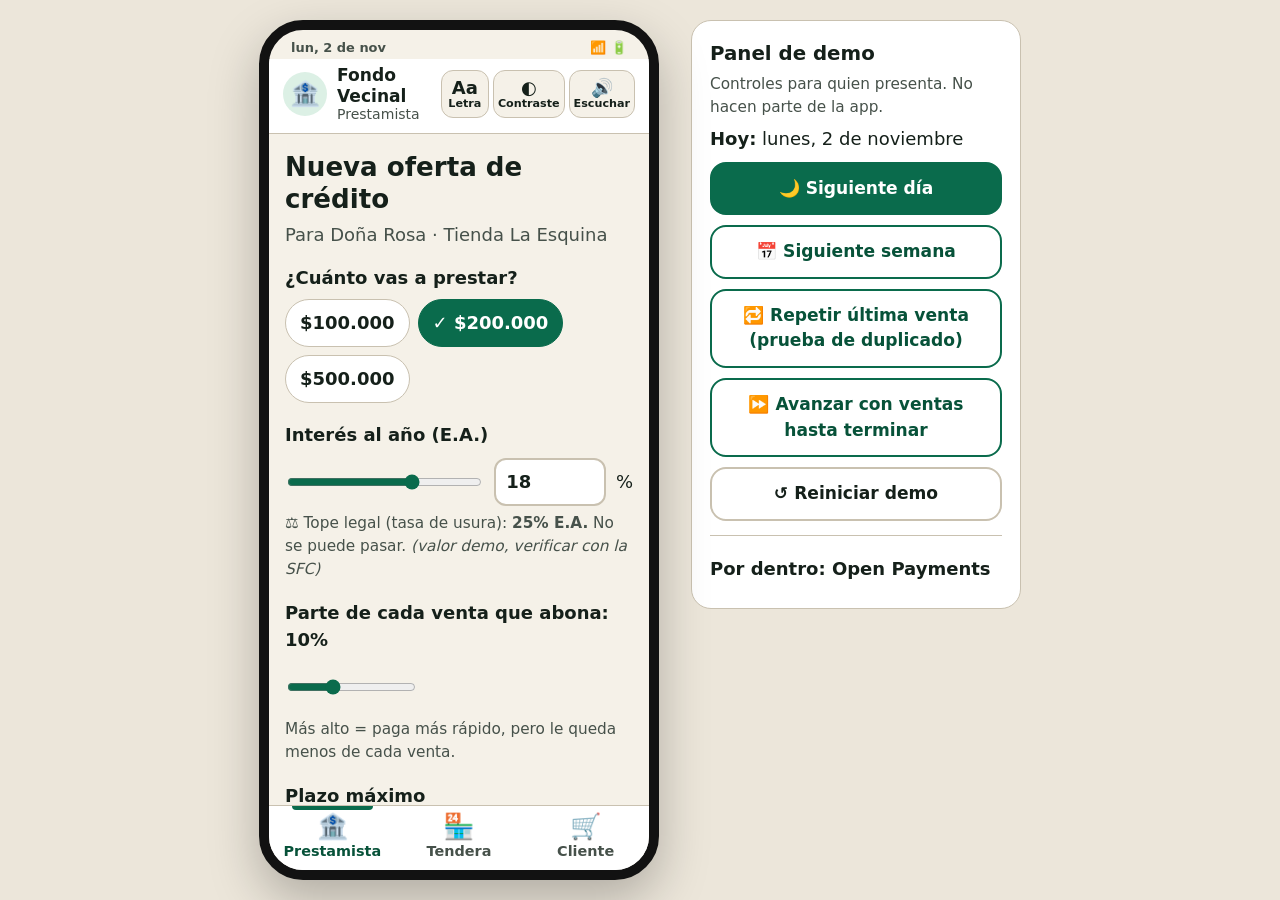
==== demo/index.html @ 5a30388e "Implemented html demo" ====
<!doctype html>
<html lang="es">
<head>
<meta charset="utf-8">
<meta name="viewport" content="width=device-width, initial-scale=1, viewport-fit=cover">
<meta name="theme-color" content="#0a6b4c">
<title>Abbo Demo</title>
<style>
  :root {
    --bg: #ece6da; --surface: #ffffff; --surface-2: #f5f1e8; --text: #15201a; --muted: #46514a;
    --line: #c9c1b0; --brand: #0a6b4c; --brand-ink: #ffffff; --brand-soft: #dcf0e5; --brand-text: #075239;
    --accent: #f4c430; --accent-ink: #231c00; --warn-bg: #fff1c7; --warn-ink: #5c3b00;
    --danger: #a1231a; --danger-bg: #fde6e2; --focus: #1d4ed8; --frame: #121212;
    --wallet: #1c2a52; --wallet-ink: #ffffff; --track: #e3ddd0;
    color-scheme: light;
  }
  @media (prefers-color-scheme: dark) {
    :root:not([data-theme="light"]) {
      --bg: #0d110f; --surface: #181e1a; --surface-2: #212923; --text: #eef3ef; --muted: #c0c9c2;
      --line: #3a463e; --brand: #5ed3a1; --brand-ink: #03251a; --brand-soft: #173a2b; --brand-text: #7fe3b8;
      --accent: #f4c430; --accent-ink: #231c00; --warn-bg: #3a2e08; --warn-ink: #ffdc7a;
      --danger: #ff8f85; --danger-bg: #3d1613; --focus: #93b4ff; --frame: #000;
      --wallet: #24356b; --wallet-ink: #ffffff; --track: #2c352f;
      color-scheme: dark;
    }
  }
  /* High contrast: black on white, thick borders, regardless of system theme */
  :root[data-contrast="high"] {
    --bg: #ffffff; --surface: #ffffff; --surface-2: #ffffff; --text: #000000; --muted: #000000;
    --line: #000000; --brand: #00402b; --brand-ink: #ffffff; --brand-soft: #ffffff; --brand-text: #00402b;
    --accent: #ffd400; --accent-ink: #000000; --warn-bg: #ffffff; --warn-ink: #000000;
    --danger: #8a0000; --danger-bg: #ffffff; --focus: #0000ff; --frame: #000000;
    --wallet: #000000; --wallet-ink: #ffffff; --track: #ffffff;
    color-scheme: light;
  }
  :root[data-contrast="high"] .card, :root[data-contrast="high"] .chip, :root[data-contrast="high"] .bar,
  :root[data-contrast="high"] .btn, :root[data-contrast="high"] .product { border-width: 2px !important; border-color: #000 !important; }

  html { font-size: 112.5%; } /* 18px base */
  html[data-size="1"] { font-size: 125%; }
  html[data-size="2"] { font-size: 143.75%; }

  *, *::before, *::after { box-sizing: border-box; }
  body {
    margin: 0; background: var(--bg); color: var(--text);
    font-family: system-ui, -apple-system, "Segoe UI", Roboto, "Helvetica Neue", Arial, sans-serif;
    line-height: 1.5;
  }
  .stage { display: flex; gap: 32px; justify-content: center; align-items: flex-start; padding: 20px 16px; }
  :focus-visible { outline: 3px solid var(--focus); outline-offset: 3px; }
  .sr-only { position: absolute; width: 1px; height: 1px; padding: 0; margin: -1px; overflow: hidden; clip: rect(0 0 0 0); white-space: nowrap; border: 0; }

  /* ---------- Phone frame ---------- */
  .phone {
    width: 400px; height: min(860px, calc(100dvh - 40px)); flex: none;
    background: var(--surface-2); border: 10px solid var(--frame); border-radius: 44px;
    display: flex; flex-direction: column; overflow: hidden; position: relative;
    box-shadow: 0 20px 50px rgba(0,0,0,.25);
  }
  @media (max-width: 760px) {
    .stage { flex-direction: column; align-items: stretch; padding: 0; gap: 0; }
    .phone { width: 100%; height: 100dvh; border: 0; border-radius: 0; box-shadow: none; }
  }
  .statusbar { display: flex; justify-content: space-between; padding: 8px 22px 2px; font-size: .72rem; font-weight: 600; color: var(--muted); }
  .appbar { display: flex; align-items: center; gap: 10px; padding: 6px 14px 10px; border-bottom: 1px solid var(--line); background: var(--surface); }
  .who { display: flex; align-items: center; gap: 10px; flex: 1; min-width: 0; }
  .avatar { width: 44px; height: 44px; border-radius: 50%; display: grid; place-items: center; font-size: 1.35rem; background: var(--brand-soft); flex: none; }
  .who-name { font-weight: 700; font-size: .95rem; line-height: 1.2; }
  .who-role { font-size: .78rem; color: var(--muted); line-height: 1.2; }
  .tools { display: flex; gap: 4px; }
  .tool {
    min-width: 48px; min-height: 48px; padding: 2px 4px; border: 1px solid var(--line); border-radius: 12px;
    background: var(--surface-2); color: var(--text); font: inherit; font-size: .62rem; font-weight: 600;
    display: flex; flex-direction: column; align-items: center; justify-content: center; gap: 0; cursor: pointer; line-height: 1.1;
  }
  .tool .ico { font-size: 1rem; line-height: 1.1; }
  .tool[aria-pressed="true"] { background: var(--brand); color: var(--brand-ink); border-color: var(--brand); }

  main { flex: 1; overflow-y: auto; padding: 18px 16px 28px; overscroll-behavior: contain; }
  main h1 { font-size: 1.45rem; line-height: 1.2; margin: 0 0 6px; }
  main h1:focus { outline: none; }
  main h1:focus-visible { outline: 3px solid var(--focus); }
  main h2 { font-size: 1.1rem; margin: 22px 0 8px; }
  .lead { color: var(--muted); margin: 0 0 16px; }

  /* ---------- Bottom nav (role switcher) ---------- */
  .tabs { display: grid; grid-template-columns: repeat(3, 1fr); border-top: 1px solid var(--line); background: var(--surface); padding-bottom: env(safe-area-inset-bottom); }
  .tab {
    position: relative; min-height: 64px; border: 0; background: none; color: var(--muted); font: inherit;
    font-size: .8rem; font-weight: 600; cursor: pointer; display: flex; flex-direction: column; align-items: center; justify-content: center; gap: 2px; padding: 6px 2px;
  }
  .tab .ico { font-size: 1.4rem; line-height: 1; }
  .tab[aria-current="page"] { color: var(--brand-text); }
  .tab[aria-current="page"]::before { content: ""; position: absolute; top: 0; left: 18%; right: 18%; height: 4px; border-radius: 0 0 4px 4px; background: var(--brand); }
  .badge { position: absolute; top: 6px; left: calc(50% + 8px); min-width: 22px; height: 22px; padding: 0 6px; border-radius: 11px; background: var(--danger); color: #fff; font-size: .7rem; display: grid; place-items: center; }
  :root[data-contrast="high"] .badge { background: #000; }

  /* ---------- Building blocks ---------- */
  .card { background: var(--surface); border: 1px solid var(--line); border-radius: 18px; padding: 16px; margin: 0 0 14px; }
  .card.brand { background: var(--brand-soft); border-color: var(--brand); }
  .card.warn { background: var(--warn-bg); color: var(--warn-ink); border-color: currentColor; }
  .card.danger { background: var(--danger-bg); color: var(--danger); border-color: currentColor; }
  .big { font-size: 2.1rem; font-weight: 800; line-height: 1.1; letter-spacing: -.01em; }
  .mid { font-size: 1.3rem; font-weight: 700; }
  .small { font-size: .85rem; color: var(--muted); }
  .muted { color: var(--muted); }
  .btn {
    display: flex; align-items: center; justify-content: center; gap: 8px; width: 100%; min-height: 56px;
    padding: 12px 18px; border-radius: 16px; border: 2px solid var(--brand); background: var(--brand); color: var(--brand-ink);
    font: inherit; font-weight: 700; font-size: 1.05rem; cursor: pointer; margin-top: 10px; text-align: center;
  }
  .btn.secondary { background: transparent; color: var(--brand-text); }
  .btn.ghost { background: transparent; border-color: var(--line); color: var(--text); font-weight: 600; }
  .btn[disabled] { opacity: .45; cursor: not-allowed; }
  .chips { display: flex; flex-wrap: wrap; gap: 8px; }
  .chip {
    min-height: 48px; padding: 8px 14px; border-radius: 999px; border: 1px solid var(--line); background: var(--surface);
    color: var(--text); font: inherit; font-weight: 600; cursor: pointer;
  }
  .chip[aria-pressed="true"] { background: var(--brand); border-color: var(--brand); color: var(--brand-ink); }
  .chip[aria-pressed="true"]::before { content: "✓ "; }
  fieldset { border: 0; padding: 0; margin: 0 0 18px; }
  legend, .label { font-weight: 700; margin-bottom: 8px; padding: 0; display: block; }
  .row { display: flex; align-items: center; gap: 10px; }
  input[type="range"] { flex: 1; height: 48px; accent-color: var(--brand); }
  input[type="number"] {
    width: 6.2em; min-height: 48px; padding: 8px 10px; font: inherit; font-weight: 700; color: var(--text);
    background: var(--surface); border: 2px solid var(--line); border-radius: 12px;
  }
  input[aria-invalid="true"] { border-color: var(--danger); }
  .field { margin-bottom: 18px; }
  .err { color: var(--danger); font-weight: 700; margin: 6px 0 0; }
  ul.facts { list-style: none; padding: 0; margin: 12px 0 0; display: grid; gap: 12px; }
  ul.facts li { display: grid; grid-template-columns: 2rem 1fr; gap: 8px; align-items: start; }
  ul.facts .ico { font-size: 1.3rem; line-height: 1.3; text-align: center; }

  .stepper { display: grid; grid-template-columns: 56px 1fr 56px; align-items: center; gap: 8px; margin-bottom: 10px; }
  .stepper button { width: 56px; height: 56px; border-radius: 50%; border: 2px solid var(--brand); background: var(--surface); color: var(--brand-text); font-size: 1.6rem; font-weight: 700; cursor: pointer; }
  .stepper output { text-align: center; font-size: 1.6rem; font-weight: 800; }

  .bar { height: 16px; border-radius: 8px; background: var(--track); border: 1px solid var(--line); overflow: hidden; margin: 6px 0 4px; }
  .bar > span { display: block; height: 100%; background: var(--brand); border-radius: 8px; }
  .bar.full > span { background: var(--accent); }
  .ring-wrap { display: flex; align-items: center; gap: 16px; }
  .ring { width: 124px; height: 124px; flex: none; }
  .ring circle { fill: none; stroke-width: 14; }
  .ring .bg { stroke: var(--track); }
  .ring .fg { stroke: var(--brand); stroke-linecap: round; transform: rotate(-90deg); transform-origin: 50% 50%; }
  .ring text { fill: var(--text); font-weight: 800; font-family: inherit; }
  .status { display: inline-flex; align-items: center; gap: 6px; padding: 4px 12px; border-radius: 999px; font-weight: 700; font-size: .85rem; background: var(--brand-soft); color: var(--brand-text); border: 1px solid var(--brand); }
  .status.wait { background: var(--warn-bg); color: var(--warn-ink); border-color: currentColor; }
  .kv { display: flex; justify-content: space-between; gap: 12px; padding: 8px 0; border-bottom: 1px dashed var(--line); }
  .kv:last-child { border-bottom: 0; }
  .kv dt { color: var(--muted); }
  .kv dd { margin: 0; font-weight: 700; text-align: right; }
  dl { margin: 0; }

  ul.feed { list-style: none; padding: 0; margin: 0; display: grid; gap: 10px; }
  ul.feed li { background: var(--surface); border: 1px solid var(--line); border-radius: 14px; padding: 12px; display: grid; grid-template-columns: 2.2rem 1fr; gap: 10px; }
  ul.feed .ico { font-size: 1.4rem; line-height: 1.2; text-align: center; }
  ul.feed .t { font-weight: 700; }
  ul.feed .d { font-size: .9rem; }
  .mono { font-family: ui-monospace, SFMono-Regular, Menlo, monospace; font-size: .72rem; color: var(--muted); word-break: break-all; }
  .empty { text-align: center; padding: 30px 10px; }
  .empty .ico { font-size: 3rem; }

  /* Client store */
  .products { display: grid; grid-template-columns: 1fr 1fr; gap: 10px; }
  .product {
    position: relative; min-height: 110px; border-radius: 16px; border: 1px solid var(--line); background: var(--surface);
    color: var(--text); font: inherit; cursor: pointer; padding: 10px; display: flex; flex-direction: column; align-items: center; justify-content: center; gap: 2px; text-align: center;
  }
  .product .emo { font-size: 2rem; line-height: 1.1; }
  .product .pn { font-weight: 600; font-size: .9rem; line-height: 1.2; }
  .product .pp { font-weight: 800; }
  .product .count { position: absolute; top: 6px; right: 6px; min-width: 26px; height: 26px; border-radius: 13px; background: var(--brand); color: var(--brand-ink); font-weight: 800; font-size: .8rem; display: grid; place-items: center; padding: 0 6px; }
  .channels { display: grid; gap: 8px; }
  .channel { display: flex; align-items: center; gap: 12px; min-height: 56px; padding: 8px 14px; border: 2px solid var(--line); border-radius: 14px; background: var(--surface); cursor: pointer; font-weight: 600; }
  .channel input { width: 22px; height: 22px; accent-color: var(--brand); margin: 0; }
  .channel:has(input:checked) { border-color: var(--brand); background: var(--brand-soft); }
  .channel:has(input:focus-visible) { outline: 3px solid var(--focus); outline-offset: 2px; }
  .total { display: flex; justify-content: space-between; align-items: baseline; margin: 18px 0 4px; }

  /* Wallet consent (looks like a different app on purpose) */
  .wallet { margin: -18px -16px 0; }
  .wallet-head { background: var(--wallet); color: var(--wallet-ink); padding: 16px; }
  .wallet-head .wt { font-weight: 800; font-size: 1.05rem; }
  .wallet-body { padding: 18px 16px; }
  .perm { border: 2px solid var(--wallet); border-radius: 16px; padding: 14px; margin-bottom: 12px; background: var(--surface); }
  :root:not([data-contrast="high"]) .perm { border-color: color-mix(in srgb, var(--wallet) 50%, var(--line)); }
  .perm .pt { font-weight: 800; font-size: 1.05rem; }
  .perm-num { display: inline-grid; place-items: center; width: 28px; height: 28px; border-radius: 50%; background: var(--wallet); color: var(--wallet-ink); font-weight: 800; font-size: .85rem; margin-right: 6px; }

  .toast {
    position: absolute; left: 12px; right: 12px; bottom: 80px; z-index: 5; padding: 14px 16px; border-radius: 16px;
    background: var(--text); color: var(--surface); font-weight: 600; box-shadow: 0 10px 30px rgba(0,0,0,.3);
    opacity: 0; transform: translateY(8px); pointer-events: none;
  }
  .toast.show { opacity: 1; transform: none; }
  @media (prefers-reduced-motion: no-preference) {
    .toast { transition: opacity .25s, transform .25s; }
    .bar > span, .ring .fg { transition: width .5s, stroke-dashoffset .6s; }
  }

  /* ---------- Demo panel (presenter only, outside the phone) ---------- */
  .demo { width: 330px; flex: none; background: var(--surface); border: 1px solid var(--line); border-radius: 20px; padding: 18px; }
  @media (max-width: 760px) { .demo { width: auto; margin: 16px; } }
  .demo h2 { margin: 0 0 4px; font-size: 1.1rem; }
  .demo .btn { min-height: 48px; font-size: .95rem; }
  .demo details { margin-top: 14px; border-top: 1px solid var(--line); padding-top: 10px; }
  .demo summary { cursor: pointer; font-weight: 700; min-height: 44px; display: flex; align-items: center; }
  .demo ol, .demo ul { padding-left: 1.2rem; margin: 6px 0; font-size: .9rem; }
  .demo li { margin-bottom: 6px; }
  .demo code { font-size: .78rem; }
</style>
</head>
<body>
<div class="stage">
  <div class="phone" id="phone">
    <div class="statusbar" aria-hidden="true"><span id="clock">9:41</span><span>📶 🔋</span></div>
    <header class="appbar">
      <div class="who" id="who"></div>
      <div class="tools" role="group" aria-label="Ayudas de lectura">
        <button class="tool" id="btnSize" type="button"><span class="ico" aria-hidden="true">Aa</span><span id="sizeLabel">Letra</span></button>
        <button class="tool" id="btnContrast" type="button" aria-pressed="false"><span class="ico" aria-hidden="true">◐</span>Contraste</button>
        <button class="tool" id="btnSpeak" type="button" aria-pressed="false"><span class="ico" aria-hidden="true">🔊</span>Escuchar</button>
      </div>
    </header>
    <div class="toast" id="toast" role="status" aria-live="polite"></div>
    <main id="main" tabindex="-1"></main>
    <nav class="tabs" aria-label="Cambiar de usuario" id="tabs"></nav>
  </div>

  <aside class="demo" aria-labelledby="demoTitle">
    <h2 id="demoTitle">Panel de demo</h2>
    <p class="small" style="margin:0 0 6px">Controles para quien presenta. No hacen parte de la app.</p>
    <p style="margin:0"><strong>Hoy:</strong> <span id="demoDate"></span></p>
    <button class="btn" type="button" data-act="nextDay">🌙 Siguiente día</button>
    <button class="btn secondary" type="button" data-act="nextWeek">📅 Siguiente semana</button>
    <button class="btn secondary" type="button" data-act="replay">🔁 Repetir última venta (prueba de duplicado)</button>
    <button class="btn secondary" type="button" data-act="autoFinish">⏩ Avanzar con ventas hasta terminar</button>
    <button class="btn ghost" type="button" data-act="reset">↺ Reiniciar demo</button>
    <details>
      <summary>Por dentro: Open Payments</summary>
      <ul>
        <li><strong>Permiso del crédito:</strong> grant interactivo <code>outgoing-payment</code> con <code>limits.debitAmount</code> = valor total del crédito y <strong>sin</strong> <code>interval</code> ni vencimiento.</li>
        <li><strong>Topes:</strong> límites con <code>interval</code> semanal (<code>P7D</code>) y mensual (<code>P1M</code>) que la billetera hace cumplir.</li>
        <li>Cada abono = quote + outgoing payment hacia el incoming payment del prestamista. El ID es el recibo.</li>
        <li>Al pagar todo, el grant se revoca y el prestamista pierde acceso.</li>
        <li>En esta demo todo es simulado y está en el navegador.</li>
      </ul>
    </details>
  </aside>
</div>

<script>
'use strict';

// ---------- Demo constants ----------
const APP = 'Abbo';
const TASA_USURA_EA = 25;          // % E.A. Valor demo: verificar la tasa de usura vigente certificada por la SFC
const PAGO_MINIMO = 1000;          // abonos menores se guardan para la próxima venta
const INICIO = Date.UTC(2026, 10, 2); // lunes 2 de noviembre de 2026 = día 1
const STORE_KEY = 'abbo-demo-v1';
const LENDER = 'Fondo Vecinal';
const TENDERA = 'Doña Rosa';
const TIENDA = 'Tienda La Esquina';

const PEOPLE = {
  prestamista: { name: LENDER, role: 'Prestamista', avatar: '🏦', tab: 'Prestamista' },
  tendera:     { name: TENDERA, role: 'Tendera', avatar: '👩🏽‍🦱', tab: 'Tendera' },
  cliente:     { name: 'Carlos', role: 'Cliente', avatar: '🧑🏻', tab: 'Cliente' },
};
const TAB_ICONS = { prestamista: '🏦', tendera: '🏪', cliente: '🛒' };
const CHANNELS = {
  nequi: { label: 'Nequi', ico: '📱' },
  daviplata: { label: 'Daviplata', ico: '📲' },
  transfer: { label: 'Transferencia', ico: '🏦' },
};
const PRODUCTS = [
  { id: 'arroz', emo: '🍚', name: 'Arroz 1 kg', price: 4500 },
  { id: 'huevos', emo: '🥚', name: 'Huevos x30', price: 18000 },
  { id: 'leche', emo: '🥛', name: 'Leche 1 L', price: 4000 },
  { id: 'pan', emo: '🍞', name: 'Pan', price: 2000 },
  { id: 'aceite', emo: '🫒', name: 'Aceite 1 L', price: 12000 },
  { id: 'cafe', emo: '☕', name: 'Café 500 g', price: 15000 },
];

const seed = (prefs) => ({
  role: 'prestamista',
  step: 'borrador',            // borrador | enviada | rechazada | activo | pagado
  tScreen: 'oferta',           // pantalla de la tendera durante la oferta: oferta | topes | billetera
  offer: { principal: 200000, rate: 18, pct: 10, term: 6 },
  caps: { week: 20000, month: 80000 },
  loan: null,
  day: 1,
  feed: [],
  eventIds: [],
  lastSale: null,
  cart: { items: {}, custom: 0, channel: 'nequi' },
  lastPurchase: null,
  badges: { prestamista: 0, tendera: 0, cliente: 0 },
  seq: 0,
  prefs: prefs || { size: 0, contrast: false },
});

// ---------- Storage ("base de datos" = este objeto en localStorage) ----------
function load() {
  try { const raw = localStorage.getItem(STORE_KEY); if (raw) return JSON.parse(raw); } catch (e) {}
  return seed();
}
function save() { try { localStorage.setItem(STORE_KEY, JSON.stringify(st)); } catch (e) {} }
let st = load();

// ---------- Formatting ----------
const nf = new Intl.NumberFormat('es-CO', { maximumFractionDigits: 0 });
const money = (n) => '$' + nf.format(Math.round(n));
const dateOf = (day) => new Date(INICIO + (day - 1) * 86400000);
const dfLong = new Intl.DateTimeFormat('es-CO', { weekday: 'long', day: 'numeric', month: 'long', timeZone: 'UTC' });
const dfShort = new Intl.DateTimeFormat('es-CO', { weekday: 'short', day: 'numeric', month: 'short', timeZone: 'UTC' });
const fechaLarga = (day) => dfLong.format(dateOf(day));
const fechaCorta = (day) => dfShort.format(dateOf(day));
const weekKey = (day) => Math.floor((day - 1) / 7);
const monthKey = (day) => { const d = dateOf(day); return d.getUTCFullYear() * 12 + d.getUTCMonth(); };

// ---------- Engine (pure) ----------
function grantTotal(offer) {
  // Permiso = préstamo + intereses máximos del plazo, redondeado hacia arriba a mil.
  return Math.ceil(offer.principal * Math.pow(1 + offer.rate / 100, offer.term / 12) / 1000) * 1000;
}
const dailyRate = (rateEA) => Math.pow(1 + rateEA / 100, 1 / 365) - 1;

function collectedIn(state, keyFn) {
  const k = keyFn(state.day);
  return state.feed.filter((e) => e.type === 'venta' && e.deduction > 0 && keyFn(e.day) === k)
    .reduce((s, e) => s + e.deduction, 0);
}

/** deducción = min(pct de la venta + guardado, saldo, tope semana, tope mes, permiso) */
function calcularDeduccion(amount, c) {
  if (!(amount > 0)) return { due: 0, pending: c.pending, reason: 'invalida' };
  if (c.balance <= 0) return { due: 0, pending: 0, reason: 'pagado' };
  const raw = Math.floor(amount * c.pct / 100) + c.pending;
  const limits = [['saldo', c.balance], ['semana', c.weekLeft], ['mes', c.monthLeft], ['permiso', c.grantLeft]];
  let due = raw, limitedBy = null;
  for (const [k, v] of limits) if (v < due) { due = v; limitedBy = k; }
  due = Math.max(due, 0);
  if (due === 0) return limitedBy ? { due: 0, pending: 0, reason: 'tope_' + limitedBy } : { due: 0, pending: 0, reason: 'guardado' };
  if (due < PAGO_MINIMO && due < c.balance) return { due: 0, pending: due, reason: 'guardado' };
  if (limitedBy === 'saldo') return { due, pending: 0, reason: 'ultimo' };
  return { due, pending: 0, reason: limitedBy ? 'tope_' + limitedBy : 'enviado' };
}

function fakeId(kind, wallet) {
  const hex = Array.from(crypto.getRandomValues(new Uint8Array(16)), (b) => b.toString(16).padStart(2, '0')).join('');
  const uuid = `${hex.slice(0, 8)}-${hex.slice(8, 12)}-${hex.slice(12, 16)}-${hex.slice(16, 20)}-${hex.slice(20)}`;
  return `https://ilp.interledger-test.dev/${wallet}/${kind}/${uuid}`;
}

// ---------- Actions (mutate state) ----------
function bump(...roles) { for (const r of roles) if (r !== st.role) st.badges[r] = (st.badges[r] || 0) + 1; }

function procesarVenta(channel, amount, eventId, quiet) {
  if (st.eventIds.includes(eventId)) {
    st.feed.unshift({ type: 'repetida', day: st.day, channel, amount });
    bump('tendera', 'prestamista');
    if (!quiet) toast(`Venta repetida por la red: no se cobró dos veces. $0 cobrado.`);
    return;
  }
  st.eventIds.push(eventId);
  st.lastSale = { channel, amount, eventId };
  const entry = { type: 'venta', day: st.day, channel, amount, eventId, deduction: 0, reason: 'sin_credito' };
  const loan = st.loan;
  if (loan && st.step === 'activo') {
    const prevPending = loan.pending;
    const r = calcularDeduccion(amount, {
      pct: loan.pct, pending: loan.pending, balance: loan.balance,
      weekLeft: st.caps.week - collectedIn(st, weekKey),
      monthLeft: st.caps.month - collectedIn(st, monthKey),
      grantLeft: loan.grantTotal - loan.collected,
    });
    loan.pending = r.pending;
    Object.assign(entry, { deduction: r.due, reason: r.reason, pending: r.pending });
    if (r.due > 0) {
      entry.includedCarry = prevPending;
      entry.paymentId = fakeId('outgoing-payments', 'tienda-la-esquina');
      loan.balance -= r.due;
      loan.collected += r.due;
    }
  } else if (st.step === 'pagado') {
    entry.reason = 'pagado';
  }
  st.feed.unshift(entry);
  bump('tendera', 'prestamista');
  if (loan && st.step === 'activo' && loan.balance <= 0) cerrarCredito();
}

function cerrarCredito() {
  st.step = 'pagado';
  st.loan.balance = 0;
  st.loan.pending = 0;
  st.loan.closedDay = st.day;
  st.feed.unshift({ type: 'pagado', day: st.day });
}

function avanzarUnDia() {
  const before = st.day;
  st.day += 1;
  let interest = 0;
  const loan = st.loan;
  if (loan && st.step === 'activo') {
    interest = Math.round(loan.balance * dailyRate(loan.rate));
    // Nunca se puede deber más de lo que cubre el permiso.
    interest = Math.max(0, Math.min(interest, loan.grantTotal - loan.collected - loan.balance));
    loan.balance += interest;
    loan.interest += interest;
  }
  return { interest, newWeek: weekKey(st.day) !== weekKey(before), newMonth: monthKey(st.day) !== monthKey(before) };
}

function avanzar(days, withSales) {
  let interest = 0;
  const channels = Object.keys(CHANNELS);
  for (let i = 0; i < days; i++) {
    if (withSales && st.step === 'activo') {
      procesarVenta(channels[i % 3], 60000, `auto-${++st.seq}`, true);
      if (st.step !== 'activo') break;
    }
    const r = avanzarUnDia();
    interest += r.interest;
    if (r.newMonth) st.feed.unshift({ type: 'mes', day: st.day });
    if (r.newWeek) st.feed.unshift({ type: 'semana', day: st.day });
  }
  return interest;
}

// ---------- UI helpers ----------
const $ = (s) => document.querySelector(s);
const main = $('#main');
let lastScreen = null;
let toastTimer = null;

function toast(msg) {
  const t = $('#toast');
  t.textContent = msg;
  t.classList.add('show');
  clearTimeout(toastTimer);
  toastTimer = setTimeout(() => t.classList.remove('show'), 4500);
}

function bar(value, max, label, id) {
  const pct = max > 0 ? Math.min(100, Math.round((value / max) * 100)) : 0;
  const full = value >= max;
  return `<div class="bar ${full ? 'full' : ''}" role="progressbar" aria-label="${label}" aria-valuemin="0" aria-valuemax="${max}" aria-valuenow="${value}" aria-valuetext="${money(value)} de ${money(max)}"${id ? ` id="${id}"` : ''}><span style="width:${pct}%"></span></div>`;
}

function ring(pct) {
  const r = 52, c = 2 * Math.PI * r, off = c * (1 - pct / 100);
  return `<svg class="ring" viewBox="0 0 124 124" role="img" aria-label="Has pagado el ${pct}%">
    <circle class="bg" cx="62" cy="62" r="${r}"></circle>
    <circle class="fg" cx="62" cy="62" r="${r}" stroke-dasharray="${c.toFixed(1)}" stroke-dashoffset="${off.toFixed(1)}"></circle>
    <text x="62" y="60" text-anchor="middle" font-size="26">${pct}%</text>
    <text x="62" y="82" text-anchor="middle" font-size="12">pagado</text></svg>`;
}

const repaidPct = (loan) => loan ? Math.floor((loan.collected / (loan.collected + loan.balance || 1)) * 100) : 0;
const facts = (items) => `<ul class="facts">${items.map(([i, t]) => `<li><span class="ico" aria-hidden="true">${i}</span><span>${t}</span></li>`).join('')}</ul>`;

// ---------- Screens ----------
function screenKey() {
  if (st.role === 'tendera' && st.step === 'enviada') return 'tendera:' + st.tScreen;
  if (st.role === 'cliente') return 'cliente:' + (st.lastPurchase ? 'ok' : 'tienda');
  return st.role + ':' + st.step;
}

function offerSummary() {
  const o = st.offer;
  return `<p style="margin:0">${TENDERA} recibe <strong>${money(o.principal)}</strong>.</p>
    <p style="margin:6px 0 0">Paga el <strong>${o.pct}%</strong> de cada venta digital, con interés de <strong>${o.rate}% al año</strong> solo sobre lo que debe.</p>
    <p style="margin:6px 0 0">Lo máximo que podrás cobrar: <strong>${money(grantTotal(o))}</strong>.</p>`;
}

function viewPrestamista() {
  if (st.step === 'borrador') {
    const o = st.offer;
    return `<h1 tabindex="-1">Nueva oferta de crédito</h1>
      <p class="lead">Para ${TENDERA} · ${TIENDA}</p>
      <fieldset><legend>¿Cuánto vas a prestar?</legend><div class="chips">
        ${[100000, 200000, 500000].map((v) => `<button type="button" class="chip" id="pr-${v}" data-act="principal" data-v="${v}" aria-pressed="${o.principal === v}">${money(v)}</button>`).join('')}
      </div></fieldset>
      <div class="field">
        <label class="label" for="rateNum">Interés al año (E.A.)</label>
        <div class="row">
          <input type="range" id="rate" min="5" max="${TASA_USURA_EA}" step="0.5" value="${Math.min(o.rate, TASA_USURA_EA)}" aria-label="Interés al año" aria-describedby="rateHelp">
          <input type="number" id="rateNum" min="5" step="0.5" value="${o.rate}" inputmode="decimal" aria-describedby="rateHelp rateErr"> <span aria-hidden="true">%</span>
        </div>
        <p class="small" id="rateHelp" style="margin:4px 0 0">⚖️ Tope legal (tasa de usura): <strong>${TASA_USURA_EA}% E.A.</strong> No se puede pasar. <em>(valor demo, verificar con la SFC)</em></p>
        <p class="err" id="rateErr" role="alert" ${o.rate > TASA_USURA_EA ? '' : 'hidden'}>⛔ Ese interés supera la tasa de usura. Bájalo a ${TASA_USURA_EA}% o menos.</p>
      </div>
      <div class="field">
        <label class="label" for="pct">Parte de cada venta que abona: <output id="pctOut" for="pct">${o.pct}%</output></label>
        <input type="range" id="pct" min="5" max="20" step="1" value="${o.pct}" aria-valuetext="${o.pct} por ciento">
        <p class="small" style="margin:0">Más alto = paga más rápido, pero le queda menos de cada venta.</p>
      </div>
      <fieldset><legend>Plazo máximo</legend><div class="chips">
        ${[3, 6, 12].map((v) => `<button type="button" class="chip" id="tm-${v}" data-act="term" data-v="${v}" aria-pressed="${o.term === v}">${v} meses</button>`).join('')}
      </div></fieldset>
      <div class="card brand" id="offerSummary">${offerSummary()}</div>
      <button class="btn" type="button" id="sendOffer" data-act="sendOffer" ${o.rate > TASA_USURA_EA ? 'disabled' : ''}>Enviar oferta a ${TENDERA}</button>`;
  }
  if (st.step === 'enviada') {
    return `<h1 tabindex="-1">Oferta enviada</h1>
      <p><span class="status wait">⏳ Esperando a ${TENDERA}</span></p>
      <div class="card">${offerSummary()}</div>
      <div class="card warn"><p style="margin:0">👇 Toca <strong>Tendera</strong> abajo para ver el teléfono de ${TENDERA}.</p></div>
      <button class="btn ghost" type="button" data-act="cancelOffer">Cancelar oferta</button>`;
  }
  if (st.step === 'rechazada') {
    return `<h1 tabindex="-1">${TENDERA} no aceptó</h1>
      <div class="card"><p style="margin:0">No se creó ningún permiso. No se le cobra nada.</p></div>
      <button class="btn" type="button" data-act="newOffer">Hacer otra oferta</button>`;
  }
  // activo | pagado → cartera
  const L = st.loan;
  const receipts = st.feed.filter((e) => e.type === 'venta' && e.deduction > 0);
  const salesWeek = st.feed.filter((e) => e.type === 'venta' && weekKey(e.day) === weekKey(st.day)).reduce((s, e) => s + e.amount, 0);
  const paid = st.step === 'pagado';
  return `<h1 tabindex="-1">Mi cartera</h1>
    <p class="lead">1 crédito · ${fechaLarga(st.day)}</p>
    <section class="card" aria-labelledby="loanT">
      <div class="row" style="justify-content:space-between;flex-wrap:wrap">
        <h2 id="loanT" style="margin:0">${TENDERA}</h2>
        <span class="status">${paid ? '✓ Pagado' : '✓ Al día'}</span>
      </div>
      <p class="small" style="margin:0 0 10px">${TIENDA}</p>
      <div class="mid">Recibido ${money(L.collected)}</div>
      ${bar(L.collected, L.collected + L.balance, 'Avance del pago')}
      <p class="small" style="margin:0">${repaidPct(L)}% pagado · Falta ${money(L.balance)}</p>
    </section>
    <section class="card brand" aria-labelledby="recT">
      <h2 id="recT" style="margin:0 0 6px">Cuentas claras</h2>
      <dl>
        <div class="kv"><dt>Libro de ${APP}</dt><dd>${money(L.collected)}</dd></div>
        <div class="kv"><dt>Tu billetera (pago entrante)</dt><dd>${money(L.collected)}</dd></div>
      </dl>
      <p style="margin:8px 0 0;font-weight:700">✓ Coinciden al peso</p>
    </section>
    ${paid ? `<div class="card"><p style="margin:0">🔒 El permiso de cobro se cerró solo. Ya no puedes cobrar de la cuenta de ${TENDERA}.</p></div>` : ''}
    <section class="card" aria-labelledby="condT">
      <h2 id="condT" style="margin:0 0 6px">Condiciones</h2>
      <dl>
        <div class="kv"><dt>Prestado</dt><dd>${money(L.principal)}</dd></div>
        <div class="kv"><dt>Parte de cada venta</dt><dd>${L.pct}%</dd></div>
        <div class="kv"><dt>Interés</dt><dd>${L.rate}% E.A.</dd></div>
        <div class="kv"><dt>Intereses generados</dt><dd>${money(L.interest)}</dd></div>
        <div class="kv"><dt>Permiso total (sin vencimiento)</dt><dd>${money(L.grantTotal)}</dd></div>
        <div class="kv"><dt>Tope por semana <span class="small">(lo eligió ella)</span></dt><dd>${money(st.caps.week)}</dd></div>
        <div class="kv"><dt>Tope por mes <span class="small">(lo eligió ella)</span></dt><dd>${money(st.caps.month)}</dd></div>
      </dl>
    </section>
    <section class="card" aria-labelledby="sigT">
      <h2 id="sigT" style="margin:0 0 6px">Señales</h2>
      <p style="margin:0">Ventas digitales de la tienda esta semana: <strong>${money(salesWeek)}</strong></p>
      <p class="small" style="margin:4px 0 0">Si las ventas bajan, lo ves antes de que haya un problema.</p>
    </section>
    <h2>Recibos (${receipts.length})</h2>
    ${receipts.length ? `<ul class="feed">${receipts.slice(0, 30).map((e) => `<li><span class="ico" aria-hidden="true">🧾</span><div>
        <div class="t">+${money(e.deduction)}</div>
        <div class="d">Venta por ${CHANNELS[e.channel].label} de ${money(e.amount)} · ${fechaCorta(e.day)}</div>
        <div class="mono" title="${e.paymentId}">${e.paymentId}</div></div></li>`).join('')}</ul>`
      : `<p class="muted">Aún no hay abonos. Llegan solos cuando la tienda vende.</p>`}`;
}

function viewTendera() {
  const o = st.offer;
  if (st.step === 'borrador') {
    return `<div class="empty"><div class="ico" aria-hidden="true">🌱</div>
      <h1 tabindex="-1">Todavía no tienes ofertas</h1>
      <p class="muted">Cuando un prestamista te ofrezca un crédito, lo verás aquí.</p></div>`;
  }
  if (st.step === 'rechazada') {
    return `<div class="empty"><div class="ico" aria-hidden="true">👋</div>
      <h1 tabindex="-1">Dijiste que no</h1>
      <p class="muted">No diste ningún permiso. Nadie puede cobrarte nada.</p></div>`;
  }
  if (st.step === 'enviada' && st.tScreen === 'oferta') {
    return `<h1 tabindex="-1">Tienes una oferta</h1>
      <div class="card brand">
        <p style="margin:0">${LENDER} te presta</p>
        <div class="big">${money(o.principal)}</div>
      </div>
      ${facts([
        ['🧾', `Pagas el <strong>${o.pct}%</strong> de cada venta por Nequi, Daviplata o transferencia.`],
        ['🌧️', 'Si un día no vendes, ese día <strong>no pagas</strong>. Sin multas.'],
        ['💵', 'Lo que vendes en efectivo <strong>no se toca</strong>.'],
        ['📈', `Interés: ${o.rate}% al año, solo sobre lo que debes.`],
        ['🔒', `En total nunca te pueden cobrar más de <strong>${money(grantTotal(o))}</strong>.`],
      ])}
      <button class="btn" type="button" data-act="toTopes">Seguir: elegir mis topes</button>
      <button class="btn ghost" type="button" data-act="reject">No me interesa</button>`;
  }
  if (st.step === 'enviada' && st.tScreen === 'topes') {
    const c = st.caps, g = grantTotal(o);
    const bad = c.month < c.week;
    const perWeek = Math.min(c.week, c.month * 12 / 52);
    const weeks = Math.ceil(g / perWeek);
    return `<h1 tabindex="-1">Tú pones el límite</h1>
      <p class="lead">Elige lo máximo que puede salir de tu cuenta. Tu billetera lo cuida, no nosotros.</p>
      ${capStepper('week', 'Máximo por semana', c.week, 5000, [20000, 30000, 50000])}
      ${capStepper('month', 'Máximo por mes', c.month, 10000, [80000, 100000, 150000])}
      ${bad ? `<p class="err" role="alert">⛔ El tope del mes no puede ser menor que el de la semana.</p>`
        : `<div class="card"><p style="margin:0">💡 Con estos topes terminarías de pagar en unas <strong>${weeks} semanas</strong> como mínimo, si vendes bien.</p></div>`}
      <button class="btn" type="button" data-act="toWallet" ${bad ? 'disabled' : ''}>Seguir: autorizar en mi billetera</button>
      <button class="btn ghost" type="button" data-act="toOferta">Volver</button>`;
  }
  if (st.step === 'enviada' && st.tScreen === 'billetera') {
    return `<div class="wallet">
      <div class="wallet-head"><div class="wt">🔐 Tu billetera</div><div style="font-size:.85rem">Solicitud de permiso</div></div>
      <div class="wallet-body">
        <h1 tabindex="-1">${LENDER} pide permiso para cobrar de tu cuenta</h1>
        <p class="lead">Lee los 2 permisos. Tú decides.</p>
        <div class="perm">
          <div class="pt"><span class="perm-num" aria-hidden="true">1</span>Cobrar hasta ${money(grantTotal(o))} en total</div>
          <p style="margin:6px 0 0">Es el valor del crédito con intereses. <strong>No tiene fecha de vencimiento</strong>: se cierra solo cuando termines de pagar.</p>
        </div>
        <div class="perm">
          <div class="pt"><span class="perm-num" aria-hidden="true">2</span>Tus topes</div>
          <p style="margin:6px 0 0">Nunca más de <strong>${money(st.caps.week)} por semana</strong>.<br>Nunca más de <strong>${money(st.caps.month)} por mes</strong>.</p>
        </div>
        <p class="small">Cada cobro queda registrado en tu billetera con su recibo.</p>
        <button class="btn" type="button" data-act="authorize">✓ Autorizar</button>
        <button class="btn ghost" type="button" data-act="reject">✕ Rechazar</button>
      </div></div>`;
  }
  // activo | pagado → mi crédito
  const L = st.loan, paid = st.step === 'pagado';
  const wk = collectedIn(st, weekKey), mo = collectedIn(st, monthKey);
  return `<h1 tabindex="-1">Mi crédito</h1>
    <p class="lead">${fechaLarga(st.day)}</p>
    ${paid ? `<div class="card brand"><p class="mid" style="margin:0">🎉 ¡Terminaste de pagar!</p>
      <p style="margin:6px 0 0">El permiso de ${LENDER} se cerró solo. Ya no pueden cobrarte nada.</p></div>` : ''}
    <section class="card" aria-label="Resumen del crédito">
      <div class="ring-wrap">${ring(repaidPct(L))}
        <div><div class="small">Te falta pagar</div><div class="big" style="font-size:1.7rem">${money(L.balance)}</div>
        <div class="small" style="margin-top:4px">Ya pagaste ${money(L.collected)}</div>
        <p style="margin:6px 0 0"><span class="status">${paid ? '✓ Pagado' : '✓ Al día'}</span></p></div>
      </div>
      ${L.pending > 0 ? `<p style="margin:12px 0 0">💾 Guardado para la próxima venta: <strong>${money(L.pending)}</strong></p>` : ''}
    </section>
    ${paid ? '' : `<section class="card" aria-labelledby="capsT">
      <h2 id="capsT" style="margin:0 0 4px">Tus topes</h2>
      <p style="margin:8px 0 0">Esta semana: <strong>${money(wk)}</strong> de ${money(st.caps.week)}</p>
      ${bar(wk, st.caps.week, 'Tope de la semana')}
      ${wk >= st.caps.week ? `<p style="margin:0;font-weight:700">✓ Tope alcanzado: lo que vendas esta semana es todo tuyo.</p>` : ''}
      <p style="margin:12px 0 0">Este mes: <strong>${money(mo)}</strong> de ${money(st.caps.month)}</p>
      ${bar(mo, st.caps.month, 'Tope del mes')}
      ${mo >= st.caps.month ? `<p style="margin:0;font-weight:700">✓ Tope alcanzado: lo que vendas este mes es todo tuyo.</p>` : ''}
    </section>`}
    <h2>Movimientos</h2>
    ${feedList()}`;
}

function capStepper(key, label, value, step, presets) {
  return `<fieldset><legend>${label}</legend>
    <div class="stepper">
      <button type="button" id="dec-${key}" data-act="cap" data-k="${key}" data-d="${-step}" aria-label="Bajar ${label.toLowerCase()} ${nf.format(step)} pesos">−</button>
      <output id="out-${key}" aria-live="polite">${money(value)}</output>
      <button type="button" id="inc-${key}" data-act="cap" data-k="${key}" data-d="${step}" aria-label="Subir ${label.toLowerCase()} ${nf.format(step)} pesos">+</button>
    </div>
    <div class="chips">${presets.map((v) => `<button type="button" class="chip" id="cp-${key}-${v}" data-act="capSet" data-k="${key}" data-v="${v}" aria-pressed="${value === v}">${money(v)}</button>`).join('')}</div>
  </fieldset>`;
}

function feedItem(e) {
  const ch = e.channel ? CHANNELS[e.channel] : null;
  switch (e.type) {
    case 'venta': {
      const head = `Venta por ${ch.label} · ${money(e.amount)}`;
      const d = {
        enviado: `✓ Abonaste <strong>${money(e.deduction)}</strong>${e.includedCarry ? ` (incluye ${money(e.includedCarry)} guardado)` : ''}.`,
        ultimo: `✓ Último abono: <strong>${money(e.deduction)}</strong>.`,
        guardado: `💾 ${money(e.pending)} guardado para la próxima venta. Muy poquito para enviarlo solo.`,
        tope_semana: e.deduction > 0 ? `✓ Abonaste <strong>${money(e.deduction)}</strong> y llegaste a tu tope de la semana. Lo demás es tuyo.` : `✓ Ya cumpliste tu tope de la semana. Esta venta es toda tuya.`,
        tope_mes: e.deduction > 0 ? `✓ Abonaste <strong>${money(e.deduction)}</strong> y llegaste a tu tope del mes. Lo demás es tuyo.` : `✓ Ya cumpliste tu tope del mes. Esta venta es toda tuya.`,
        tope_permiso: `✓ Abonaste <strong>${money(e.deduction)}</strong> (lo máximo del permiso).`,
        sin_credito: 'No tenías crédito activo. No se cobró nada.',
        pagado: 'Ya terminaste de pagar. No se cobró nada.',
        invalida: 'Valor no válido. No se cobró nada.',
      }[e.reason];
      return ['💰', head, d];
    }
    case 'repetida': return ['🔁', 'Aviso repetido', `La red avisó otra vez la venta de ${money(e.amount)}. <strong>No se cobró dos veces.</strong>`];
    case 'dia': return ['🌙', 'Nuevo día', `Si no vendes, no pagas.${e.interest ? ` Intereses del día: ${money(e.interest)}.` : ''}`];
    case 'semana': return ['📅', 'Nueva semana', `Tu tope vuelve a ${money(st.caps.week)}.`];
    case 'mes': return ['🗓️', 'Nuevo mes', `Tu tope del mes vuelve a ${money(st.caps.month)}.`];
    case 'desembolso': return ['🏦', 'Recibiste el préstamo', `${LENDER} te envió ${money(e.amount)}.`];
    case 'pagado': return ['🎉', '¡Crédito pagado!', `El permiso de ${LENDER} se cerró solo.`];
    default: return ['•', '', ''];
  }
}

function feedList() {
  if (!st.feed.length) return `<p class="muted">Aún no hay movimientos.</p>`;
  return `<ul class="feed">${st.feed.slice(0, 40).map((e) => {
    const [ico, t, d] = feedItem(e);
    return `<li><span class="ico" aria-hidden="true">${ico}</span><div><div class="t">${t}</div><div class="d">${d}</div><div class="small">${fechaCorta(e.day)}</div></div></li>`;
  }).join('')}</ul>`;
}

function cartTotal() {
  const c = st.cart;
  if (c.custom > 0) return c.custom;
  return PRODUCTS.reduce((s, p) => s + (c.items[p.id] || 0) * p.price, 0);
}

function viewCliente() {
  if (st.lastPurchase) {
    const p = st.lastPurchase;
    return `<div class="empty"><div class="ico" aria-hidden="true">✅</div>
      <h1 tabindex="-1">Pago enviado</h1>
      <p class="mid" style="margin:8px 0">${money(p.amount)}</p>
      <p>Le pagaste a ${TIENDA} por ${CHANNELS[p.channel].label}.</p>
      <p class="muted">Tu pago llega completo a la tienda.</p></div>
      <button class="btn" type="button" data-act="newPurchase">Hacer otra compra</button>`;
  }
  const c = st.cart, total = cartTotal();
  return `<h1 tabindex="-1">${TIENDA}</h1>
    <p class="lead">Hola, Carlos. ¿Qué vas a llevar?</p>
    <div class="products">${PRODUCTS.map((p) => {
      const n = c.items[p.id] || 0;
      return `<button type="button" class="product" id="p-${p.id}" data-act="add" data-id="${p.id}" aria-label="Agregar ${p.name}, ${nf.format(p.price)} pesos${n ? `. Llevas ${n}` : ''}">
        ${n ? `<span class="count" aria-hidden="true">${n}</span>` : ''}
        <span class="emo" aria-hidden="true">${p.emo}</span><span class="pn">${p.name}</span><span class="pp">${money(p.price)}</span></button>`;
    }).join('')}</div>
    <fieldset style="margin-top:18px"><legend>O paga un valor exacto</legend>
      <div class="chips">${[8000, 45000, 60000, 120000].map((v) => `<button type="button" class="chip" id="amt-${v}" data-act="amount" data-v="${v}" aria-pressed="${c.custom === v}">${money(v)}</button>`).join('')}</div>
      <div class="row" style="margin-top:10px"><label for="customAmt">Otro valor</label>
        <input type="number" id="customAmt" min="0" step="500" inputmode="numeric" value="${c.custom && ![8000, 45000, 60000, 120000].includes(c.custom) ? c.custom : ''}" style="width:9em"></div>
    </fieldset>
    <fieldset><legend>¿Cómo pagas?</legend><div class="channels">
      ${Object.entries(CHANNELS).map(([k, ch]) => `<label class="channel"><input type="radio" name="channel" value="${k}" ${c.channel === k ? 'checked' : ''}><span aria-hidden="true">${ch.ico}</span>${ch.label}</label>`).join('')}
    </div></fieldset>
    <div class="total"><span>Total</span><span class="big" id="totalOut">${money(total)}</span></div>
    <button class="btn" type="button" id="payBtn" data-act="pay" ${total > 0 ? '' : 'disabled'}>Pagar ${money(total)}</button>
    ${total > 0 ? `<button class="btn ghost" type="button" data-act="clearCart">Vaciar</button>` : ''}`;
}

// ---------- Read aloud ----------
function speechText() {
  const L = st.loan, o = st.offer;
  const key = screenKey();
  const p = (n) => `${nf.format(Math.round(n))} pesos`;
  const map = {
    'prestamista:borrador': `Nueva oferta para ${TENDERA}. Prestas ${p(o.principal)}, con interés de ${o.rate} por ciento al año. Ella abona el ${o.pct} por ciento de cada venta digital. El interés no puede pasar la tasa de usura de ${TASA_USURA_EA} por ciento.`,
    'prestamista:enviada': `Oferta enviada. Esperando la respuesta de ${TENDERA}.`,
    'prestamista:rechazada': `${TENDERA} no aceptó la oferta.`,
    'tendera:borrador': 'Todavía no tienes ofertas de crédito.',
    'tendera:rechazada': 'Rechazaste la oferta. Nadie puede cobrarte nada.',
    'tendera:oferta': `${LENDER} te presta ${p(o.principal)}. Pagas el ${o.pct} por ciento de cada venta digital. Si un día no vendes, no pagas. Lo que vendes en efectivo no se toca. En total nunca te pueden cobrar más de ${p(grantTotal(o))}.`,
    'tendera:topes': `Elige tus topes. Ahora tienes máximo ${p(st.caps.week)} por semana y ${p(st.caps.month)} por mes.`,
    'tendera:billetera': `Tu billetera. ${LENDER} pide permiso para cobrar hasta ${p(grantTotal(o))} en total, sin fecha de vencimiento, y nunca más de ${p(st.caps.week)} por semana ni ${p(st.caps.month)} por mes. Puedes autorizar o rechazar.`,
    'cliente:tienda': `${TIENDA}. Elige productos o un valor y paga. Total: ${p(cartTotal())}.`,
    'cliente:ok': st.lastPurchase ? `Pago enviado: ${p(st.lastPurchase.amount)} a ${TIENDA}.` : '',
  };
  if (map[key]) return map[key];
  if (L && st.role === 'tendera') return st.step === 'pagado' ? 'Terminaste de pagar tu crédito. El permiso se cerró.' : `Mi crédito. Te falta pagar ${p(L.balance)}. Ya pagaste ${p(L.collected)}. Esta semana van ${p(collectedIn(st, weekKey))} de tu tope de ${p(st.caps.week)}.`;
  if (L && st.role === 'prestamista') return `Mi cartera. Has recibido ${p(L.collected)} de ${TENDERA}. Falta ${p(L.balance)}. El libro y tu billetera coinciden.`;
  return '';
}
function stopSpeak() {
  if ('speechSynthesis' in window) speechSynthesis.cancel();
  $('#btnSpeak').setAttribute('aria-pressed', 'false');
}
function speak() {
  if (!('speechSynthesis' in window)) return;
  if (speechSynthesis.speaking) return stopSpeak();
  const u = new SpeechSynthesisUtterance(speechText());
  u.lang = 'es-CO';
  const v = speechSynthesis.getVoices().find((x) => x.lang === 'es-CO') || speechSynthesis.getVoices().find((x) => x.lang.startsWith('es'));
  if (v) u.voice = v;
  u.rate = 0.95;
  u.onend = u.onerror = () => $('#btnSpeak').setAttribute('aria-pressed', 'false');
  $('#btnSpeak').setAttribute('aria-pressed', 'true');
  speechSynthesis.speak(u);
}

// ---------- Render ----------
const SIZE_LABELS = ['Letra', 'Letra +', 'Letra ++'];
const SIZE_NAMES = ['normal', 'grande', 'muy grande'];

function render() {
  const activeId = document.activeElement && document.activeElement.id;
  const html = document.documentElement;
  html.dataset.size = st.prefs.size;
  if (st.prefs.contrast) html.dataset.contrast = 'high'; else delete html.dataset.contrast;
  $('#btnContrast').setAttribute('aria-pressed', String(st.prefs.contrast));
  $('#sizeLabel').textContent = SIZE_LABELS[st.prefs.size];
  $('#btnSize').setAttribute('aria-label', `Tamaño de letra: ${SIZE_NAMES[st.prefs.size]}. Cambiar`);

  const who = PEOPLE[st.role];
  $('#who').innerHTML = `<span class="avatar" aria-hidden="true">${who.avatar}</span><div style="min-width:0"><div class="who-name">${who.name}</div><div class="who-role">${who.role}</div></div>`;
  $('#tabs').innerHTML = Object.keys(PEOPLE).map((r) => {
    const n = st.badges[r] || 0;
    return `<button type="button" class="tab" id="tab-${r}" data-act="role" data-v="${r}" ${st.role === r ? 'aria-current="page"' : ''} aria-label="${PEOPLE[r].tab}${n ? `, ${n} novedades` : ''}">
      <span class="ico" aria-hidden="true">${TAB_ICONS[r]}</span>${PEOPLE[r].tab}${n ? `<span class="badge" aria-hidden="true">${n > 9 ? '9+' : n}</span>` : ''}</button>`;
  }).join('');

  main.innerHTML = st.role === 'prestamista' ? viewPrestamista() : st.role === 'tendera' ? viewTendera() : viewCliente();
  $('#demoDate').textContent = fechaLarga(st.day);
  $('#clock').textContent = fechaCorta(st.day);

  const key = screenKey();
  if (lastScreen !== null && key !== lastScreen) {
    main.scrollTop = 0;
    const h = main.querySelector('h1');
    if (h) h.focus();
  } else if (activeId && document.getElementById(activeId)) {
    document.getElementById(activeId).focus();
  }
  lastScreen = key;
  save();
}

// Live updates for the offer form without re-rendering (keeps slider drag smooth)
function updateOffer() {
  const o = st.offer, over = o.rate > TASA_USURA_EA;
  $('#offerSummary').innerHTML = offerSummary();
  $('#rateErr').hidden = !over;
  $('#rateNum').setAttribute('aria-invalid', String(over));
  $('#sendOffer').disabled = over;
  $('#pctOut').textContent = o.pct + '%';
  $('#pct').setAttribute('aria-valuetext', o.pct + ' por ciento');
  save();
}

// ---------- Events ----------
const actions = {
  role(b) { stopSpeak(); st.role = b.dataset.v; st.badges[st.role] = 0; },
  principal(b) { st.offer.principal = +b.dataset.v; },
  term(b) { st.offer.term = +b.dataset.v; },
  sendOffer() {
    if (st.offer.rate > TASA_USURA_EA) return;
    st.step = 'enviada'; st.tScreen = 'oferta'; bump('tendera');
    toast(`Oferta enviada a ${TENDERA}.`);
  },
  cancelOffer() { st.step = 'borrador'; },
  newOffer() { st.step = 'borrador'; },
  toTopes() { st.tScreen = 'topes'; },
  toOferta() { st.tScreen = 'oferta'; },
  toWallet() { if (st.caps.month >= st.caps.week) st.tScreen = 'billetera'; },
  cap(b) { const k = b.dataset.k; st.caps[k] = Math.max(+b.dataset.d < 0 ? 5000 : 0, st.caps[k] + +b.dataset.d); },
  capSet(b) { st.caps[b.dataset.k] = +b.dataset.v; },
  reject() {
    if (!confirm('¿Seguro que no quieres el crédito?')) return false;
    st.step = 'rechazada'; bump('prestamista');
    toast('Rechazaste la oferta. No diste ningún permiso.');
  },
  authorize() {
    const o = st.offer;
    st.loan = { principal: o.principal, rate: o.rate, pct: o.pct, term: o.term, grantTotal: grantTotal(o),
      balance: o.principal, collected: 0, pending: 0, interest: 0, startDay: st.day,
      incomingPaymentId: fakeId('incoming-payments', 'fondo-vecinal') };
    st.step = 'activo';
    st.feed.unshift({ type: 'desembolso', day: st.day, amount: o.principal });
    bump('prestamista');
    toast(`Listo. Recibiste ${money(o.principal)} en tu billetera.`);
  },
  add(b) { st.cart.custom = 0; st.cart.items[b.dataset.id] = (st.cart.items[b.dataset.id] || 0) + 1; },
  amount(b) { st.cart.items = {}; st.cart.custom = +b.dataset.v; },
  clearCart() { st.cart.items = {}; st.cart.custom = 0; },
  pay() {
    const amount = cartTotal();
    if (!(amount > 0)) return false;
    const channel = st.cart.channel;
    procesarVenta(channel, amount, `${channel}-${++st.seq}`);
    st.lastPurchase = { amount, channel };
    st.cart.items = {}; st.cart.custom = 0;
    const last = st.feed[0];
    if (last.deduction > 0) toast(`La tienda recibió ${money(amount)}. Abono automático: ${money(last.deduction)}.`);
    else toast(`La tienda recibió ${money(amount)}.`);
  },
  newPurchase() { st.lastPurchase = null; },
  nextDay() {
    const r = avanzarUnDia();
    if (r.newMonth) st.feed.unshift({ type: 'mes', day: st.day });
    if (r.newWeek) st.feed.unshift({ type: 'semana', day: st.day });
    else st.feed.unshift({ type: 'dia', day: st.day, interest: r.interest });
    toast(`Nuevo día: ${fechaLarga(st.day)}.${r.newWeek ? ' Los topes de la semana se reinician.' : ''}`);
  },
  nextWeek() {
    const daysLeft = 7 - ((st.day - 1) % 7); // salta al próximo lunes
    const interest = avanzar(daysLeft, false);
    toast(`Nueva semana: ${fechaLarga(st.day)}. Tu tope vuelve a ${money(st.caps.week)}.${interest ? ` Intereses: ${money(interest)}.` : ''}`);
  },
  replay() {
    if (!st.lastSale) { toast('Primero haz una compra como Cliente.'); return; }
    procesarVenta(st.lastSale.channel, st.lastSale.amount, st.lastSale.eventId);
  },
  autoFinish() {
    if (st.step !== 'activo') { toast('Primero activa el crédito (Prestamista → Tendera).'); return; }
    avanzar(400, true);
    toast(st.step === 'pagado' ? `Crédito pagado el ${fechaLarga(st.day)}.` : 'Avanzamos un año de ventas.');
  },
  reset() {
    if (!confirm('¿Reiniciar la demo desde cero?')) return false;
    stopSpeak();
    st = seed(st.prefs);
    lastScreen = null;
    toast('Demo reiniciada.');
  },
};

document.addEventListener('click', (e) => {
  const b = e.target.closest('[data-act]');
  if (!b || b.disabled) return;
  const fn = actions[b.dataset.act];
  if (fn && fn(b) !== false) render();
});

document.addEventListener('input', (e) => {
  const t = e.target;
  if (t.id === 'rate') { st.offer.rate = +t.value; $('#rateNum').value = t.value; updateOffer(); }
  else if (t.id === 'rateNum') {
    const v = parseFloat(t.value);
    if (!Number.isNaN(v)) { st.offer.rate = v; $('#rate').value = Math.min(v, TASA_USURA_EA); updateOffer(); }
  }
  else if (t.id === 'pct') { st.offer.pct = +t.value; updateOffer(); }
  else if (t.id === 'customAmt') {
    st.cart.items = {}; st.cart.custom = Math.max(0, Math.floor(+t.value || 0));
    const total = cartTotal();
    $('#totalOut').textContent = money(total);
    $('#payBtn').textContent = 'Pagar ' + money(total);
    $('#payBtn').disabled = !(total > 0);
    document.querySelectorAll('[data-act="amount"]').forEach((c) => c.setAttribute('aria-pressed', 'false'));
    document.querySelectorAll('.product .count').forEach((c) => c.remove());
    save();
  }
});

document.addEventListener('change', (e) => {
  if (e.target.name === 'channel') { st.cart.channel = e.target.value; save(); }
  if (e.target.id === 'customAmt') render(); // muestra/oculta "Vaciar"
});

$('#btnSize').addEventListener('click', () => { st.prefs.size = (st.prefs.size + 1) % 3; render(); });
$('#btnContrast').addEventListener('click', () => { st.prefs.contrast = !st.prefs.contrast; render(); });
if ('speechSynthesis' in window) {
  $('#btnSpeak').addEventListener('click', speak);
  speechSynthesis.getVoices();
} else {
  $('#btnSpeak').hidden = true;
}

render();
</script>
</body>
</html>
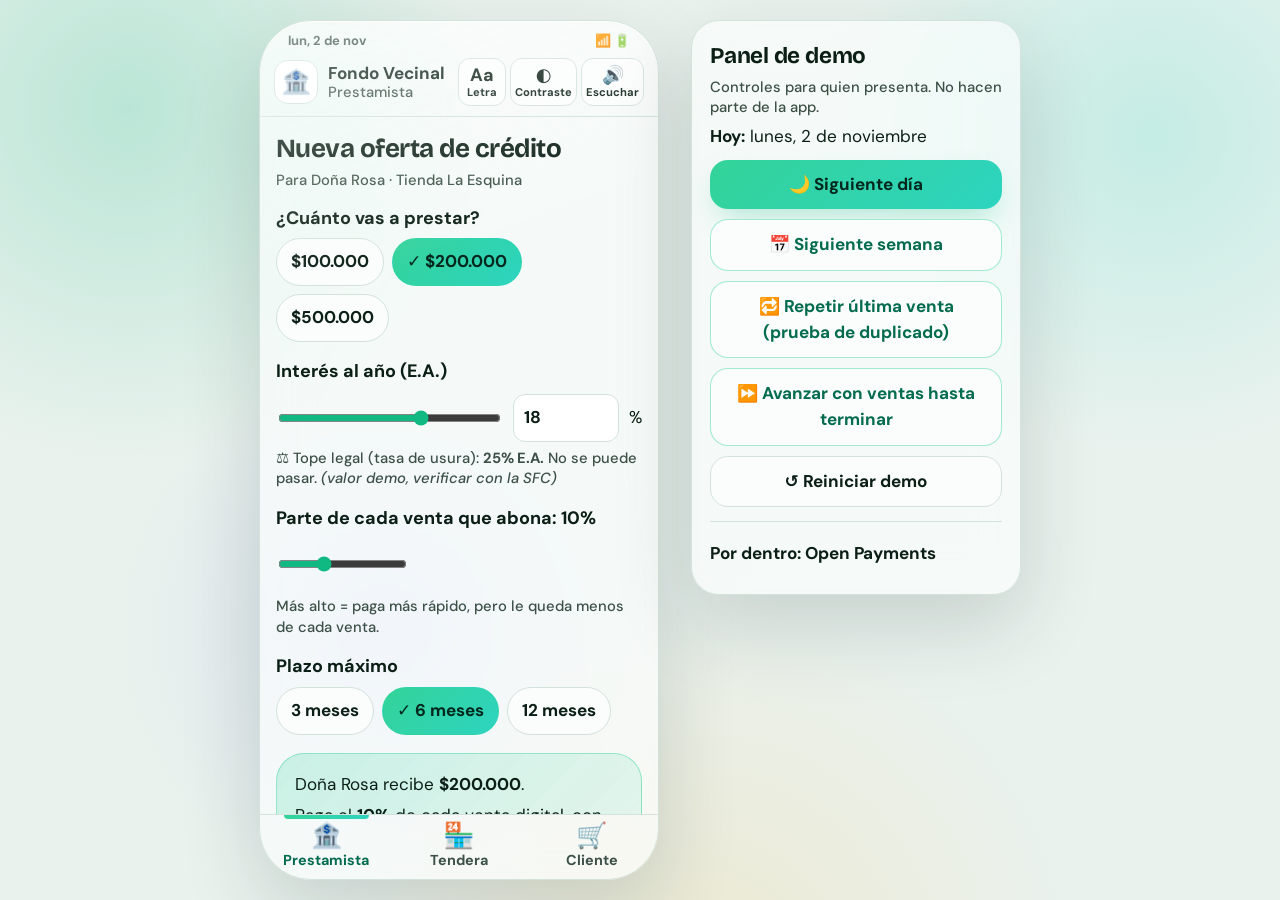
==== commit dba3862c: "Fixed design in html demos" ====
--- a/demo/index.html
+++ b/demo/index.html
@@ -3,38 +3,90 @@
 <head>
 <meta charset="utf-8">
 <meta name="viewport" content="width=device-width, initial-scale=1, viewport-fit=cover">
-<meta name="theme-color" content="#0a6b4c">
+<meta name="theme-color" content="#06120E">
 <title>Abbo Demo</title>
+<link rel="preconnect" href="https://fonts.googleapis.com">
+<link rel="preconnect" href="https://fonts.gstatic.com" crossorigin>
+<link rel="stylesheet" href="https://fonts.googleapis.com/css2?family=Bricolage+Grotesque:opsz,wght@12..96,400..800&family=DM+Sans:opsz,wght@9..40,400..700&family=JetBrains+Mono:wght@400;600&display=swap">
 <style>
   :root {
-    --bg: #ece6da; --surface: #ffffff; --surface-2: #f5f1e8; --text: #15201a; --muted: #46514a;
-    --line: #c9c1b0; --brand: #0a6b4c; --brand-ink: #ffffff; --brand-soft: #dcf0e5; --brand-text: #075239;
-    --accent: #f4c430; --accent-ink: #231c00; --warn-bg: #fff1c7; --warn-ink: #5c3b00;
-    --danger: #a1231a; --danger-bg: #fde6e2; --focus: #1d4ed8; --frame: #121212;
-    --wallet: #1c2a52; --wallet-ink: #ffffff; --track: #e3ddd0;
+    /* fonts */
+    --font-display: "Bricolage Grotesque", "DM Sans", system-ui, sans-serif;
+    --font-ui: "DM Sans", system-ui, -apple-system, "Segoe UI", Roboto, sans-serif;
+    --font-mono: "JetBrains Mono", ui-monospace, SFMono-Regular, Menlo, monospace;
+
+    /* type scale (rem, so the Letra toggle scales it) */
+    --fs-hero: 2.25rem; --fs-title: 1.45rem; --fs-mid: 1.25rem; --fs-h3: 1rem;
+    --fs-body: .95rem; --fs-small: .82rem; --fs-eyebrow: .7rem; --fs-mono: .68rem;
+
+    /* light (paper) */
+    --bg: #EAF2EE;
+    --blob-1: rgba(16,185,129,.22); --blob-2: rgba(45,212,191,.20); --blob-3: rgba(245,184,61,.16); --blob-4: rgba(99,102,241,.10);
+    --glass: rgba(251,253,252,.72); --glass-2: #FBFDFC; --glass-3: #FFFFFF;
+    --glass-border: #D3E2DA; --glass-hi: rgba(255,255,255,.8);
+    --text: #0B1F16; --body: #24382F; --muted: #3C5047; --brand-text: #046C4E;
+    --btn-bg: linear-gradient(135deg, #34D399, #2DD4BF); --btn-ink: #03271C;
+    --track: rgba(11,31,22,.08);
+    --fill: linear-gradient(90deg, #10B981, #14B8A6); --fill-full: linear-gradient(90deg, #F59E0B, #F5B83D);
+    --note-bg: #FFF4DC; --warn-ink: #6B4300;
+    --danger: #A61B1B; --focus: #1D4ED8; --glow: rgba(16,185,129,.40);
+    --wallet: linear-gradient(135deg, #312E81, #1E3A8A); --wallet-ink: #EEF2FF; --wallet-line: #A5B4FC;
+    --shadow: 0 30px 80px rgba(10,40,28,.16);
+    --overlay: rgba(251,253,252,.94);
+    --blur: blur(24px) saturate(150%);
+    --frame: #020604;
+
+    /* shape */
+    --r-xs: 12px; --r-sm: 16px; --r-md: 22px; --r-lg: 28px; --r-phone: 52px; --r-pill: 999px;
+    --space-1: 4px; --space-2: 8px; --space-3: 12px; --space-4: 16px; --space-5: 24px; --space-6: 32px;
+
+    /* aliases for index.html */
+    --surface: var(--glass-2); --surface-2: var(--glass); --line: var(--glass-border);
+    --brand: #10B981; --brand-ink: #03271C; --brand-soft: rgba(52,211,153,.16);
+    --accent: #F5B83D; --accent-ink: #231C00; --warn-bg: var(--note-bg); --danger-bg: #FDE6E2;
     color-scheme: light;
   }
   @media (prefers-color-scheme: dark) {
     :root:not([data-theme="light"]) {
-      --bg: #0d110f; --surface: #181e1a; --surface-2: #212923; --text: #eef3ef; --muted: #c0c9c2;
-      --line: #3a463e; --brand: #5ed3a1; --brand-ink: #03251a; --brand-soft: #173a2b; --brand-text: #7fe3b8;
-      --accent: #f4c430; --accent-ink: #231c00; --warn-bg: #3a2e08; --warn-ink: #ffdc7a;
-      --danger: #ff8f85; --danger-bg: #3d1613; --focus: #93b4ff; --frame: #000;
-      --wallet: #24356b; --wallet-ink: #ffffff; --track: #2c352f;
+      --bg: #06120E;
+      --blob-1: rgba(52,211,153,.28); --blob-2: rgba(45,212,191,.20); --blob-3: rgba(245,184,61,.14); --blob-4: rgba(99,102,241,.14);
+      --glass: rgba(255,255,255,.06); --glass-2: rgba(255,255,255,.08); --glass-3: rgba(255,255,255,.12);
+      --glass-border: rgba(255,255,255,.14); --glass-hi: rgba(255,255,255,.16);
+      --text: #EEF7F2; --body: #BFD8CD; --muted: #A9C5B9; --brand-text: #6EE7B7;
+      --track: rgba(255,255,255,.10);
+      --note-bg: rgba(245,184,61,.12); --warn-ink: #FCD34D;
+      --danger: #FCA5A5; --focus: #93C5FD; --glow: rgba(52,211,153,.50);
+      --wallet-line: rgba(165,180,252,.55);
+      --shadow: 0 30px 90px rgba(0,0,0,.55);
+      --overlay: rgba(11,31,22,.94);
+      --brand: #34D399; --brand-soft: rgba(52,211,153,.14); --danger-bg: rgba(252,165,165,.12);
       color-scheme: dark;
     }
   }
-  /* High contrast: black on white, thick borders, regardless of system theme */
+  /* Opaque surfaces for people who ask for less transparency */
+  @media (prefers-reduced-transparency: reduce) {
+    :root { --glass: #F4F8F6; --glass-2: #FBFDFC; --glass-3: #FFFFFF; --blur: none; }
+    @media (prefers-color-scheme: dark) { :root:not([data-theme="light"]) { --glass: #0B1F16; --glass-2: #13291F; --glass-3: #1A3328; } }
+  }
+  /* High contrast: black on white, no gradients, no blur, thick borders, regardless of system theme */
   :root[data-contrast="high"] {
-    --bg: #ffffff; --surface: #ffffff; --surface-2: #ffffff; --text: #000000; --muted: #000000;
+    --bg: #ffffff; --blob-1: transparent; --blob-2: transparent; --blob-3: transparent; --blob-4: transparent;
+    --glass: #ffffff; --glass-2: #ffffff; --glass-3: #ffffff; --glass-border: #000000; --glass-hi: transparent;
+    --surface: #ffffff; --surface-2: #ffffff; --text: #000000; --body: #000000; --muted: #000000;
     --line: #000000; --brand: #00402b; --brand-ink: #ffffff; --brand-soft: #ffffff; --brand-text: #00402b;
-    --accent: #ffd400; --accent-ink: #000000; --warn-bg: #ffffff; --warn-ink: #000000;
-    --danger: #8a0000; --danger-bg: #ffffff; --focus: #0000ff; --frame: #000000;
-    --wallet: #000000; --wallet-ink: #ffffff; --track: #ffffff;
+    --btn-bg: #00402b; --btn-ink: #ffffff; --fill: #00402b; --fill-full: #000000;
+    --accent: #ffd400; --accent-ink: #000000; --warn-bg: #ffffff; --note-bg: #ffffff; --warn-ink: #000000;
+    --danger: #8a0000; --danger-bg: #ffffff; --focus: #0000ff; --frame: #000000; --glow: #0000ff;
+    --wallet: #000000; --wallet-ink: #ffffff; --wallet-line: #000000; --track: #ffffff;
+    --shadow: none; --blur: none; --overlay: #ffffff;
     color-scheme: light;
   }
   :root[data-contrast="high"] .card, :root[data-contrast="high"] .chip, :root[data-contrast="high"] .bar,
-  :root[data-contrast="high"] .btn, :root[data-contrast="high"] .product { border-width: 2px !important; border-color: #000 !important; }
+  :root[data-contrast="high"] .btn, :root[data-contrast="high"] .product, :root[data-contrast="high"] .feed li { border-width: 2px !important; border-color: #000 !important; }
+
+  :root[data-contrast="high"] .logo .mark, :root[data-contrast="high"] .btn, :root[data-contrast="high"] .coin,
+  :root[data-contrast="high"] .badge { box-shadow: none; }
+  :root[data-contrast="high"] .ring .bg { stroke: #767676; }
 
   html { font-size: 112.5%; } /* 18px base */
   html[data-size="1"] { font-size: 125%; }
@@ -42,158 +94,182 @@
 
   *, *::before, *::after { box-sizing: border-box; }
   body {
-    margin: 0; background: var(--bg); color: var(--text);
-    font-family: system-ui, -apple-system, "Segoe UI", Roboto, "Helvetica Neue", Arial, sans-serif;
-    line-height: 1.5;
+    margin: 0; color: var(--text); background-color: var(--bg);
+    background-image:
+      radial-gradient(40vw 40vw at 10% 12%, var(--blob-1), transparent 70%),
+      radial-gradient(36vw 36vw at 90% 15%, var(--blob-2), transparent 70%),
+      radial-gradient(42vw 42vw at 55% 108%, var(--blob-3), transparent 70%),
+      radial-gradient(30vw 30vw at 30% 70%, var(--blob-4), transparent 70%);
+    background-attachment: fixed;
+    font-family: var(--font-ui); font-size: var(--fs-body); line-height: 1.5; -webkit-font-smoothing: antialiased;
   }
   .stage { display: flex; gap: 32px; justify-content: center; align-items: flex-start; padding: 20px 16px; }
   :focus-visible { outline: 3px solid var(--focus); outline-offset: 3px; }
   .sr-only { position: absolute; width: 1px; height: 1px; padding: 0; margin: -1px; overflow: hidden; clip: rect(0 0 0 0); white-space: nowrap; border: 0; }
+  .big, .mid, .ring text, .stepper output, main h1, .feed .t, .kv dd, .product .pp, .total, .chip { font-variant-numeric: tabular-nums; }
 
   /* ---------- Phone frame ---------- */
   .phone {
     width: 400px; height: min(860px, calc(100dvh - 40px)); flex: none;
-    background: var(--surface-2); border: 10px solid var(--frame); border-radius: 44px;
+    background: var(--surface-2); border: 1px solid var(--line); border-radius: var(--r-phone);
+    backdrop-filter: var(--blur); -webkit-backdrop-filter: var(--blur);
     display: flex; flex-direction: column; overflow: hidden; position: relative;
-    box-shadow: 0 20px 50px rgba(0,0,0,.25);
-  }
+    box-shadow: var(--shadow), inset 0 1px 0 var(--glass-hi);
+  }
+  .phone::after { /* top rim light */
+    content: ""; position: absolute; inset: 0; border-radius: inherit; pointer-events: none;
+    background: linear-gradient(160deg, var(--glass-hi), transparent 30%); opacity: .5;
+  }
+  :root[data-contrast="high"] .phone { border: 2px solid #000; }
+  :root[data-contrast="high"] .phone::after { display: none; }
   @media (max-width: 760px) {
     .stage { flex-direction: column; align-items: stretch; padding: 0; gap: 0; }
     .phone { width: 100%; height: 100dvh; border: 0; border-radius: 0; box-shadow: none; }
   }
-  .statusbar { display: flex; justify-content: space-between; padding: 8px 22px 2px; font-size: .72rem; font-weight: 600; color: var(--muted); }
-  .appbar { display: flex; align-items: center; gap: 10px; padding: 6px 14px 10px; border-bottom: 1px solid var(--line); background: var(--surface); }
+  .statusbar { display: flex; justify-content: space-between; padding: 10px 28px 2px; font-size: .72rem; font-weight: 700; color: var(--muted); }
+  .appbar { display: flex; align-items: center; gap: 10px; padding: 6px 14px 10px; border-bottom: 1px solid var(--line); }
   .who { display: flex; align-items: center; gap: 10px; flex: 1; min-width: 0; }
-  .avatar { width: 44px; height: 44px; border-radius: 50%; display: grid; place-items: center; font-size: 1.35rem; background: var(--brand-soft); flex: none; }
-  .who-name { font-weight: 700; font-size: .95rem; line-height: 1.2; }
-  .who-role { font-size: .78rem; color: var(--muted); line-height: 1.2; }
+  .avatar { width: 44px; height: 44px; border-radius: 14px; display: grid; place-items: center; font-size: 1.35rem; background: var(--glass-3); border: 1px solid var(--line); flex: none; }
+  .who-name { font-weight: 700; font-size: var(--fs-body); line-height: 1.2; }
+  .who-role { font-size: var(--fs-small); font-weight: 500; color: var(--muted); line-height: 1.3; }
   .tools { display: flex; gap: 4px; }
   .tool {
-    min-width: 48px; min-height: 48px; padding: 2px 4px; border: 1px solid var(--line); border-radius: 12px;
-    background: var(--surface-2); color: var(--text); font: inherit; font-size: .62rem; font-weight: 600;
+    min-width: 48px; min-height: 48px; padding: 2px 4px; border: 1px solid var(--line); border-radius: var(--r-xs);
+    background: var(--glass-2); color: var(--text); font: inherit; font-size: .62rem; font-weight: 700;
     display: flex; flex-direction: column; align-items: center; justify-content: center; gap: 0; cursor: pointer; line-height: 1.1;
   }
   .tool .ico { font-size: 1rem; line-height: 1.1; }
-  .tool[aria-pressed="true"] { background: var(--brand); color: var(--brand-ink); border-color: var(--brand); }
+  .tool[aria-pressed="true"] { background: var(--btn-bg); color: var(--btn-ink); border-color: transparent; }
 
   main { flex: 1; overflow-y: auto; padding: 18px 16px 28px; overscroll-behavior: contain; }
-  main h1 { font-size: 1.45rem; line-height: 1.2; margin: 0 0 6px; }
+  main h1 { font-family: var(--font-display); font-size: var(--fs-title); font-weight: 700; line-height: 1.1; letter-spacing: -.02em; margin: 0 0 6px; }
   main h1:focus { outline: none; }
   main h1:focus-visible { outline: 3px solid var(--focus); }
-  main h2 { font-size: 1.1rem; margin: 22px 0 8px; }
-  .lead { color: var(--muted); margin: 0 0 16px; }
+  main h2 { font-size: var(--fs-h3); font-weight: 700; line-height: 1.3; margin: 22px 0 8px; }
+  /* Section labels */
+  main > h2, .card > h2 { font-size: var(--fs-eyebrow); font-weight: 700; letter-spacing: .18em; text-transform: uppercase; color: var(--brand-text); line-height: 1.2; }
+  main > h2 { margin: 22px 0 10px; }
+  .lead { color: var(--muted); margin: 0 0 16px; font-size: var(--fs-small); font-weight: 500; line-height: 1.4; }
 
   /* ---------- Bottom nav (role switcher) ---------- */
-  .tabs { display: grid; grid-template-columns: repeat(3, 1fr); border-top: 1px solid var(--line); background: var(--surface); padding-bottom: env(safe-area-inset-bottom); }
+  .tabs { display: grid; grid-template-columns: repeat(3, 1fr); border-top: 1px solid var(--line); padding-bottom: env(safe-area-inset-bottom); }
   .tab {
     position: relative; min-height: 64px; border: 0; background: none; color: var(--muted); font: inherit;
-    font-size: .8rem; font-weight: 600; cursor: pointer; display: flex; flex-direction: column; align-items: center; justify-content: center; gap: 2px; padding: 6px 2px;
+    font-size: .8rem; font-weight: 700; cursor: pointer; display: flex; flex-direction: column; align-items: center; justify-content: center; gap: 2px; padding: 6px 2px;
   }
   .tab .ico { font-size: 1.4rem; line-height: 1; }
   .tab[aria-current="page"] { color: var(--brand-text); }
-  .tab[aria-current="page"]::before { content: ""; position: absolute; top: 0; left: 18%; right: 18%; height: 4px; border-radius: 0 0 4px 4px; background: var(--brand); }
-  .badge { position: absolute; top: 6px; left: calc(50% + 8px); min-width: 22px; height: 22px; padding: 0 6px; border-radius: 11px; background: var(--danger); color: #fff; font-size: .7rem; display: grid; place-items: center; }
-  :root[data-contrast="high"] .badge { background: #000; }
+  .tab[aria-current="page"]::before { content: ""; position: absolute; top: 0; left: 18%; right: 18%; height: 4px; border-radius: 0 0 4px 4px; background: var(--btn-bg); }
+  .badge { position: absolute; top: 6px; left: calc(50% + 8px); min-width: 22px; height: 22px; padding: 0 6px; border-radius: 11px; background: var(--btn-bg); color: var(--btn-ink); font-size: .7rem; font-weight: 800; display: grid; place-items: center; box-shadow: 0 4px 12px var(--glow); }
+  :root[data-contrast="high"] .badge { background: #000; color: #fff; }
 
   /* ---------- Building blocks ---------- */
-  .card { background: var(--surface); border: 1px solid var(--line); border-radius: 18px; padding: 16px; margin: 0 0 14px; }
-  .card.brand { background: var(--brand-soft); border-color: var(--brand); }
-  .card.warn { background: var(--warn-bg); color: var(--warn-ink); border-color: currentColor; }
+  .card { background: var(--surface); border: 1px solid var(--line); border-radius: var(--r-lg); padding: 18px; margin: 0 0 14px; }
+  .card.brand { background: linear-gradient(135deg, rgba(52,211,153,.22), rgba(45,212,191,.08)); border-color: rgba(52,211,153,.45); }
+  :root[data-contrast="high"] .card.brand { background: #fff; }
+  .card.warn { background: var(--note-bg); color: var(--warn-ink); border-color: rgba(245,184,61,.45); }
   .card.danger { background: var(--danger-bg); color: var(--danger); border-color: currentColor; }
-  .big { font-size: 2.1rem; font-weight: 800; line-height: 1.1; letter-spacing: -.01em; }
-  .mid { font-size: 1.3rem; font-weight: 700; }
-  .small { font-size: .85rem; color: var(--muted); }
+  .big { font-family: var(--font-display); font-size: var(--fs-hero); font-weight: 800; line-height: 1; letter-spacing: -.03em; }
+  .mid { font-family: var(--font-display); font-size: var(--fs-mid); font-weight: 750; line-height: 1.15; letter-spacing: -.01em; }
+  .small { font-size: var(--fs-small); font-weight: 500; color: var(--muted); line-height: 1.4; }
   .muted { color: var(--muted); }
   .btn {
-    display: flex; align-items: center; justify-content: center; gap: 8px; width: 100%; min-height: 56px;
-    padding: 12px 18px; border-radius: 16px; border: 2px solid var(--brand); background: var(--brand); color: var(--brand-ink);
-    font: inherit; font-weight: 700; font-size: 1.05rem; cursor: pointer; margin-top: 10px; text-align: center;
-  }
-  .btn.secondary { background: transparent; color: var(--brand-text); }
-  .btn.ghost { background: transparent; border-color: var(--line); color: var(--text); font-weight: 600; }
-  .btn[disabled] { opacity: .45; cursor: not-allowed; }
+    display: flex; align-items: center; justify-content: center; gap: 8px; width: 100%; min-height: 54px;
+    padding: 12px 18px; border-radius: 18px; border: 0; background: var(--btn-bg); color: var(--btn-ink);
+    font: inherit; font-weight: 700; font-size: var(--fs-h3); cursor: pointer; margin-top: 10px; text-align: center;
+    box-shadow: 0 12px 30px -10px var(--glow);
+  }
+  .btn.secondary { background: var(--glass-2); color: var(--brand-text); border: 1px solid rgba(52,211,153,.45); box-shadow: none; }
+  .btn.ghost { background: var(--glass-2); border: 1px solid var(--line); color: var(--text); box-shadow: none; }
+  .btn[disabled] { opacity: .4; cursor: not-allowed; box-shadow: none; }
   .chips { display: flex; flex-wrap: wrap; gap: 8px; }
   .chip {
-    min-height: 48px; padding: 8px 14px; border-radius: 999px; border: 1px solid var(--line); background: var(--surface);
-    color: var(--text); font: inherit; font-weight: 600; cursor: pointer;
-  }
-  .chip[aria-pressed="true"] { background: var(--brand); border-color: var(--brand); color: var(--brand-ink); }
+    min-height: 48px; padding: 8px 14px; border-radius: var(--r-pill); border: 1px solid var(--line); background: var(--glass-2);
+    color: var(--text); font: inherit; font-weight: 700; cursor: pointer;
+  }
+  .chip[aria-pressed="true"] { background: var(--btn-bg); border-color: transparent; color: var(--btn-ink); }
   .chip[aria-pressed="true"]::before { content: "✓ "; }
   fieldset { border: 0; padding: 0; margin: 0 0 18px; }
-  legend, .label { font-weight: 700; margin-bottom: 8px; padding: 0; display: block; }
+  legend, .label { font-size: var(--fs-h3); font-weight: 700; line-height: 1.3; margin-bottom: 8px; padding: 0; display: block; }
   .row { display: flex; align-items: center; gap: 10px; }
-  input[type="range"] { flex: 1; height: 48px; accent-color: var(--brand); }
+  input[type="range"] { flex: 1; height: 48px; accent-color: #10B981; }
   input[type="number"] {
-    width: 6.2em; min-height: 48px; padding: 8px 10px; font: inherit; font-weight: 700; color: var(--text);
-    background: var(--surface); border: 2px solid var(--line); border-radius: 12px;
-  }
-  input[aria-invalid="true"] { border-color: var(--danger); }
+    width: 6.2em; min-height: 48px; padding: 8px 10px; font: inherit; font-weight: 700; color: var(--text); font-variant-numeric: tabular-nums;
+    background: var(--glass-3); border: 1px solid var(--line); border-radius: var(--r-xs);
+  }
+  input[aria-invalid="true"] { border: 2px solid var(--danger); }
   .field { margin-bottom: 18px; }
   .err { color: var(--danger); font-weight: 700; margin: 6px 0 0; }
   ul.facts { list-style: none; padding: 0; margin: 12px 0 0; display: grid; gap: 12px; }
-  ul.facts li { display: grid; grid-template-columns: 2rem 1fr; gap: 8px; align-items: start; }
-  ul.facts .ico { font-size: 1.3rem; line-height: 1.3; text-align: center; }
+  ul.facts li { display: grid; grid-template-columns: 2.2rem 1fr; gap: 10px; align-items: center; color: var(--body); }
+  ul.facts li strong { color: var(--text); }
+  ul.facts .ico { width: 2.2rem; height: 2.2rem; border-radius: var(--r-xs); display: grid; place-items: center; font-size: 1.1rem; background: var(--glass-3); border: 1px solid var(--line); }
 
   .stepper { display: grid; grid-template-columns: 56px 1fr 56px; align-items: center; gap: 8px; margin-bottom: 10px; }
-  .stepper button { width: 56px; height: 56px; border-radius: 50%; border: 2px solid var(--brand); background: var(--surface); color: var(--brand-text); font-size: 1.6rem; font-weight: 700; cursor: pointer; }
-  .stepper output { text-align: center; font-size: 1.6rem; font-weight: 800; }
-
-  .bar { height: 16px; border-radius: 8px; background: var(--track); border: 1px solid var(--line); overflow: hidden; margin: 6px 0 4px; }
-  .bar > span { display: block; height: 100%; background: var(--brand); border-radius: 8px; }
-  .bar.full > span { background: var(--accent); }
+  .stepper button { width: 56px; height: 56px; border-radius: 18px; border: 1px solid var(--line); background: var(--glass-3); color: var(--text); font-size: 1.6rem; font-weight: 700; cursor: pointer; }
+  .stepper output { text-align: center; font-family: var(--font-display); font-size: var(--fs-mid); font-weight: 750; letter-spacing: -.01em; }
+
+  .bar { height: 12px; border-radius: var(--r-pill); background: var(--track); border: 1px solid var(--line); overflow: hidden; margin: 6px 0 4px; }
+  .bar > span { display: block; height: 100%; background: var(--fill); border-radius: var(--r-pill); }
+  .bar.full > span { background: var(--fill-full); }
   .ring-wrap { display: flex; align-items: center; gap: 16px; }
   .ring { width: 124px; height: 124px; flex: none; }
-  .ring circle { fill: none; stroke-width: 14; }
+  .ring circle { fill: none; stroke-width: 12; }
   .ring .bg { stroke: var(--track); }
   .ring .fg { stroke: var(--brand); stroke-linecap: round; transform: rotate(-90deg); transform-origin: 50% 50%; }
-  .ring text { fill: var(--text); font-weight: 800; font-family: inherit; }
-  .status { display: inline-flex; align-items: center; gap: 6px; padding: 4px 12px; border-radius: 999px; font-weight: 700; font-size: .85rem; background: var(--brand-soft); color: var(--brand-text); border: 1px solid var(--brand); }
-  .status.wait { background: var(--warn-bg); color: var(--warn-ink); border-color: currentColor; }
-  .kv { display: flex; justify-content: space-between; gap: 12px; padding: 8px 0; border-bottom: 1px dashed var(--line); }
+  .ring text { fill: var(--text); font-family: var(--font-display); font-weight: 800; }
+  .status { display: inline-flex; align-items: center; gap: 6px; padding: 4px 12px; border-radius: var(--r-pill); font-weight: 700; font-size: .8rem; background: rgba(16,185,129,.14); color: var(--brand-text); border: 1px solid rgba(16,185,129,.45); }
+  .status.wait { background: rgba(245,184,61,.14); color: var(--warn-ink); border-color: rgba(245,184,61,.45); }
+  :root[data-contrast="high"] .status { background: #fff; border: 2px solid #000; }
+  .kv { display: flex; justify-content: space-between; gap: 12px; padding: 8px 0; border-bottom: 1px solid var(--line); }
   .kv:last-child { border-bottom: 0; }
   .kv dt { color: var(--muted); }
   .kv dd { margin: 0; font-weight: 700; text-align: right; }
   dl { margin: 0; }
 
   ul.feed { list-style: none; padding: 0; margin: 0; display: grid; gap: 10px; }
-  ul.feed li { background: var(--surface); border: 1px solid var(--line); border-radius: 14px; padding: 12px; display: grid; grid-template-columns: 2.2rem 1fr; gap: 10px; }
-  ul.feed .ico { font-size: 1.4rem; line-height: 1.2; text-align: center; }
-  ul.feed .t { font-weight: 700; }
-  ul.feed .d { font-size: .9rem; }
-  .mono { font-family: ui-monospace, SFMono-Regular, Menlo, monospace; font-size: .72rem; color: var(--muted); word-break: break-all; }
+  ul.feed li { background: var(--surface); border: 1px solid var(--line); border-radius: var(--r-md); padding: 12px; display: grid; grid-template-columns: 2.2rem 1fr; gap: 10px; }
+  ul.feed .ico { width: 2.2rem; height: 2.2rem; border-radius: var(--r-xs); display: grid; place-items: center; background: var(--glass-3); font-size: 1.1rem; }
+  ul.feed .t { font-family: var(--font-display); font-weight: 700; letter-spacing: -.01em; }
+  ul.feed li:has(.mono) .t { color: var(--brand-text); } /* receipts: +$4.500 */
+  ul.feed .d { font-size: .9rem; color: var(--body); }
+  ul.feed .d strong { color: var(--text); }
+  .mono { font-family: var(--font-mono); font-size: var(--fs-mono); line-height: 1.4; color: var(--muted); word-break: break-all; }
   .empty { text-align: center; padding: 30px 10px; }
-  .empty .ico { font-size: 3rem; }
+  .empty .ico { font-size: 3rem; width: 88px; height: 88px; margin: 0 auto 14px; border-radius: var(--r-lg); display: grid; place-items: center; background: var(--glass-2); border: 1px solid var(--line); }
 
   /* Client store */
   .products { display: grid; grid-template-columns: 1fr 1fr; gap: 10px; }
   .product {
-    position: relative; min-height: 110px; border-radius: 16px; border: 1px solid var(--line); background: var(--surface);
+    position: relative; min-height: 110px; border-radius: var(--r-sm); border: 1px solid var(--line); background: var(--surface);
     color: var(--text); font: inherit; cursor: pointer; padding: 10px; display: flex; flex-direction: column; align-items: center; justify-content: center; gap: 2px; text-align: center;
   }
   .product .emo { font-size: 2rem; line-height: 1.1; }
-  .product .pn { font-weight: 600; font-size: .9rem; line-height: 1.2; }
-  .product .pp { font-weight: 800; }
-  .product .count { position: absolute; top: 6px; right: 6px; min-width: 26px; height: 26px; border-radius: 13px; background: var(--brand); color: var(--brand-ink); font-weight: 800; font-size: .8rem; display: grid; place-items: center; padding: 0 6px; }
+  .product .pn { font-weight: 500; font-size: .9rem; line-height: 1.2; color: var(--body); }
+  .product .pp { font-family: var(--font-display); font-weight: 700; }
+  .product .count { position: absolute; top: 6px; right: 6px; min-width: 26px; height: 26px; border-radius: 13px; background: var(--btn-bg); color: var(--btn-ink); font-weight: 800; font-size: .8rem; display: grid; place-items: center; padding: 0 6px; }
   .channels { display: grid; gap: 8px; }
-  .channel { display: flex; align-items: center; gap: 12px; min-height: 56px; padding: 8px 14px; border: 2px solid var(--line); border-radius: 14px; background: var(--surface); cursor: pointer; font-weight: 600; }
-  .channel input { width: 22px; height: 22px; accent-color: var(--brand); margin: 0; }
-  .channel:has(input:checked) { border-color: var(--brand); background: var(--brand-soft); }
+  .channel { display: flex; align-items: center; gap: 12px; min-height: 56px; padding: 8px 14px; border: 1px solid var(--line); border-radius: var(--r-sm); background: var(--surface); cursor: pointer; font-weight: 700; }
+  .channel input { width: 22px; height: 22px; accent-color: #10B981; margin: 0; }
+  .channel:has(input:checked) { border-color: rgba(52,211,153,.6); background: linear-gradient(135deg, rgba(52,211,153,.22), rgba(45,212,191,.08)); }
+  :root[data-contrast="high"] .channel:has(input:checked) { background: #fff; border: 3px solid #000; }
   .channel:has(input:focus-visible) { outline: 3px solid var(--focus); outline-offset: 2px; }
   .total { display: flex; justify-content: space-between; align-items: baseline; margin: 18px 0 4px; }
 
-  /* Wallet consent (looks like a different app on purpose) */
+  /* Wallet consent: indigo = someone else's app */
   .wallet { margin: -18px -16px 0; }
   .wallet-head { background: var(--wallet); color: var(--wallet-ink); padding: 16px; }
-  .wallet-head .wt { font-weight: 800; font-size: 1.05rem; }
+  .wallet-head .wt { font-family: var(--font-display); font-weight: 700; font-size: 1.05rem; }
   .wallet-body { padding: 18px 16px; }
-  .perm { border: 2px solid var(--wallet); border-radius: 16px; padding: 14px; margin-bottom: 12px; background: var(--surface); }
-  :root:not([data-contrast="high"]) .perm { border-color: color-mix(in srgb, var(--wallet) 50%, var(--line)); }
-  .perm .pt { font-weight: 800; font-size: 1.05rem; }
-  .perm-num { display: inline-grid; place-items: center; width: 28px; height: 28px; border-radius: 50%; background: var(--wallet); color: var(--wallet-ink); font-weight: 800; font-size: .85rem; margin-right: 6px; }
+  .perm { border: 2px solid var(--wallet-line); border-radius: 20px; padding: 14px; margin-bottom: 12px; background: var(--glass-2); color: var(--body); }
+  .perm strong { color: var(--text); }
+  .perm .pt { font-size: var(--fs-h3); font-weight: 700; line-height: 1.3; color: var(--text); }
+  .perm-num { display: inline-grid; place-items: center; width: 26px; height: 26px; border-radius: 50%; background: var(--wallet); color: var(--wallet-ink); font-weight: 800; font-size: .8rem; margin-right: 6px; }
 
   .toast {
-    position: absolute; left: 12px; right: 12px; bottom: 80px; z-index: 5; padding: 14px 16px; border-radius: 16px;
-    background: var(--text); color: var(--surface); font-weight: 600; box-shadow: 0 10px 30px rgba(0,0,0,.3);
+    position: absolute; left: 12px; right: 12px; bottom: 80px; z-index: 5; padding: 14px 16px; border-radius: 18px;
+    background: var(--overlay); color: var(--text); border: 1px solid var(--line); backdrop-filter: var(--blur); -webkit-backdrop-filter: var(--blur);
+    font-weight: 600; box-shadow: var(--shadow);
     opacity: 0; transform: translateY(8px); pointer-events: none;
   }
   .toast.show { opacity: 1; transform: none; }
@@ -203,15 +279,15 @@
   }
 
   /* ---------- Demo panel (presenter only, outside the phone) ---------- */
-  .demo { width: 330px; flex: none; background: var(--surface); border: 1px solid var(--line); border-radius: 20px; padding: 18px; }
+  .demo { width: 330px; flex: none; background: var(--glass); border: 1px solid var(--line); border-radius: var(--r-lg); padding: 18px; backdrop-filter: var(--blur); -webkit-backdrop-filter: var(--blur); box-shadow: var(--shadow); }
   @media (max-width: 760px) { .demo { width: auto; margin: 16px; } }
-  .demo h2 { margin: 0 0 4px; font-size: 1.1rem; }
+  .demo h2 { margin: 0 0 4px; font-family: var(--font-display); font-size: var(--fs-mid); font-weight: 700; letter-spacing: -.01em; }
   .demo .btn { min-height: 48px; font-size: .95rem; }
   .demo details { margin-top: 14px; border-top: 1px solid var(--line); padding-top: 10px; }
   .demo summary { cursor: pointer; font-weight: 700; min-height: 44px; display: flex; align-items: center; }
-  .demo ol, .demo ul { padding-left: 1.2rem; margin: 6px 0; font-size: .9rem; }
+  .demo ol, .demo ul { padding-left: 1.2rem; margin: 6px 0; font-size: .9rem; color: var(--body); }
   .demo li { margin-bottom: 6px; }
-  .demo code { font-size: .78rem; }
+  .demo code { font-family: var(--font-mono); font-size: .74rem; }
 </style>
 </head>
 <body>
